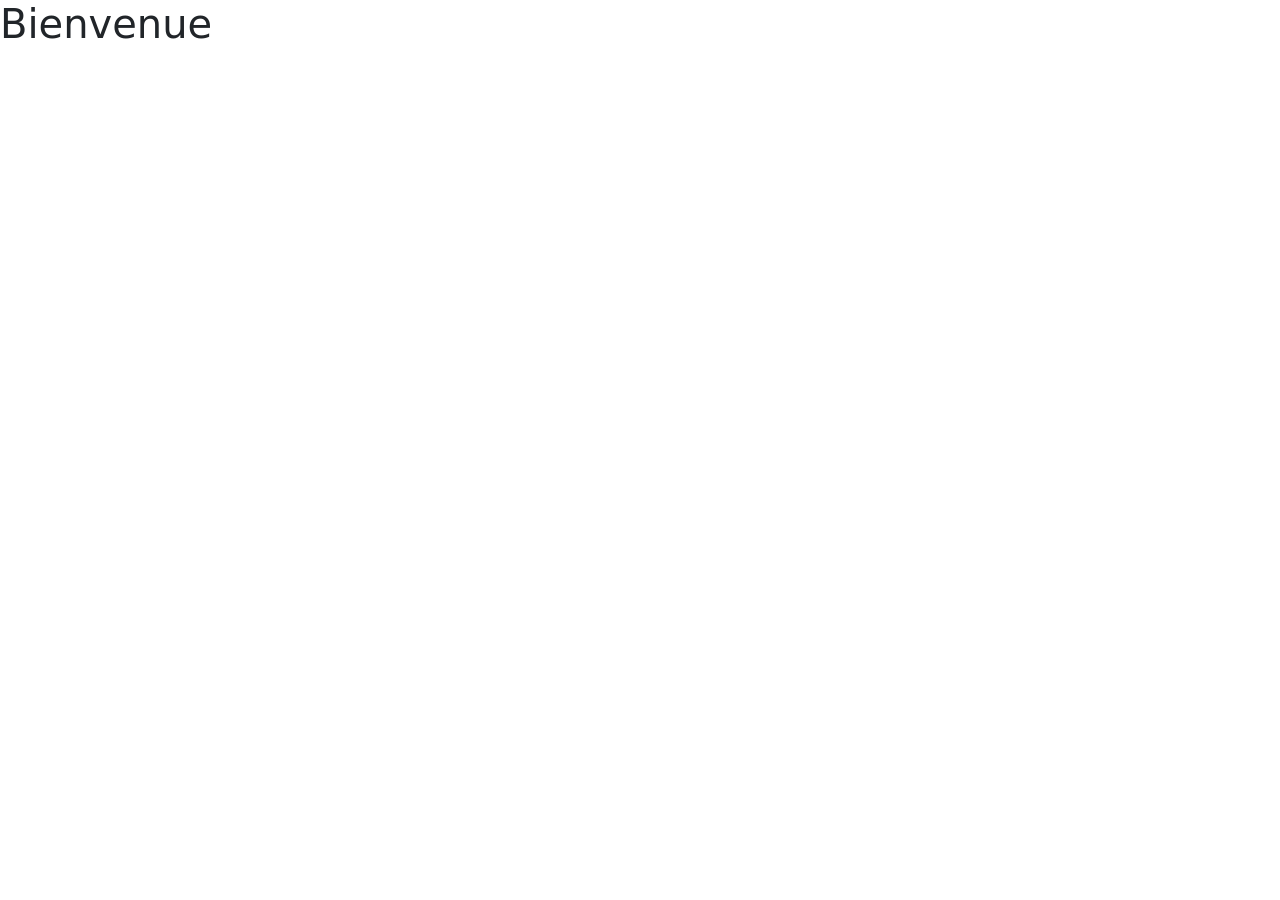
==== index.html @ 7a987ead "Init: creation du dépot, arborescence des fichiers et structure HTML de base" ====
<!DOCTYPE html>
<html lang="fr">
<head>
    <meta charset="UTF-8">
    <meta name="viewport" content="width=device-width, initial-scale=1.0">
    <title>Afritalent</title>
    <link href="https://cdn.jsdelivr.net/npm/bootstrap@5.3.0/dist/css/bootstrap.min.css" rel="stylesheet">
    <link rel="stylesheet" href="css/style.css">
</head>
<body>
    <h1>Bienvenue</h1>
    
    <script src="https://cdn.jsdelivr.net/npm/bootstrap@5.3.0/dist/js/bootstrap.bundle.min.js"></script>
    <script src="js/main.js"></script>
</body>
</html>
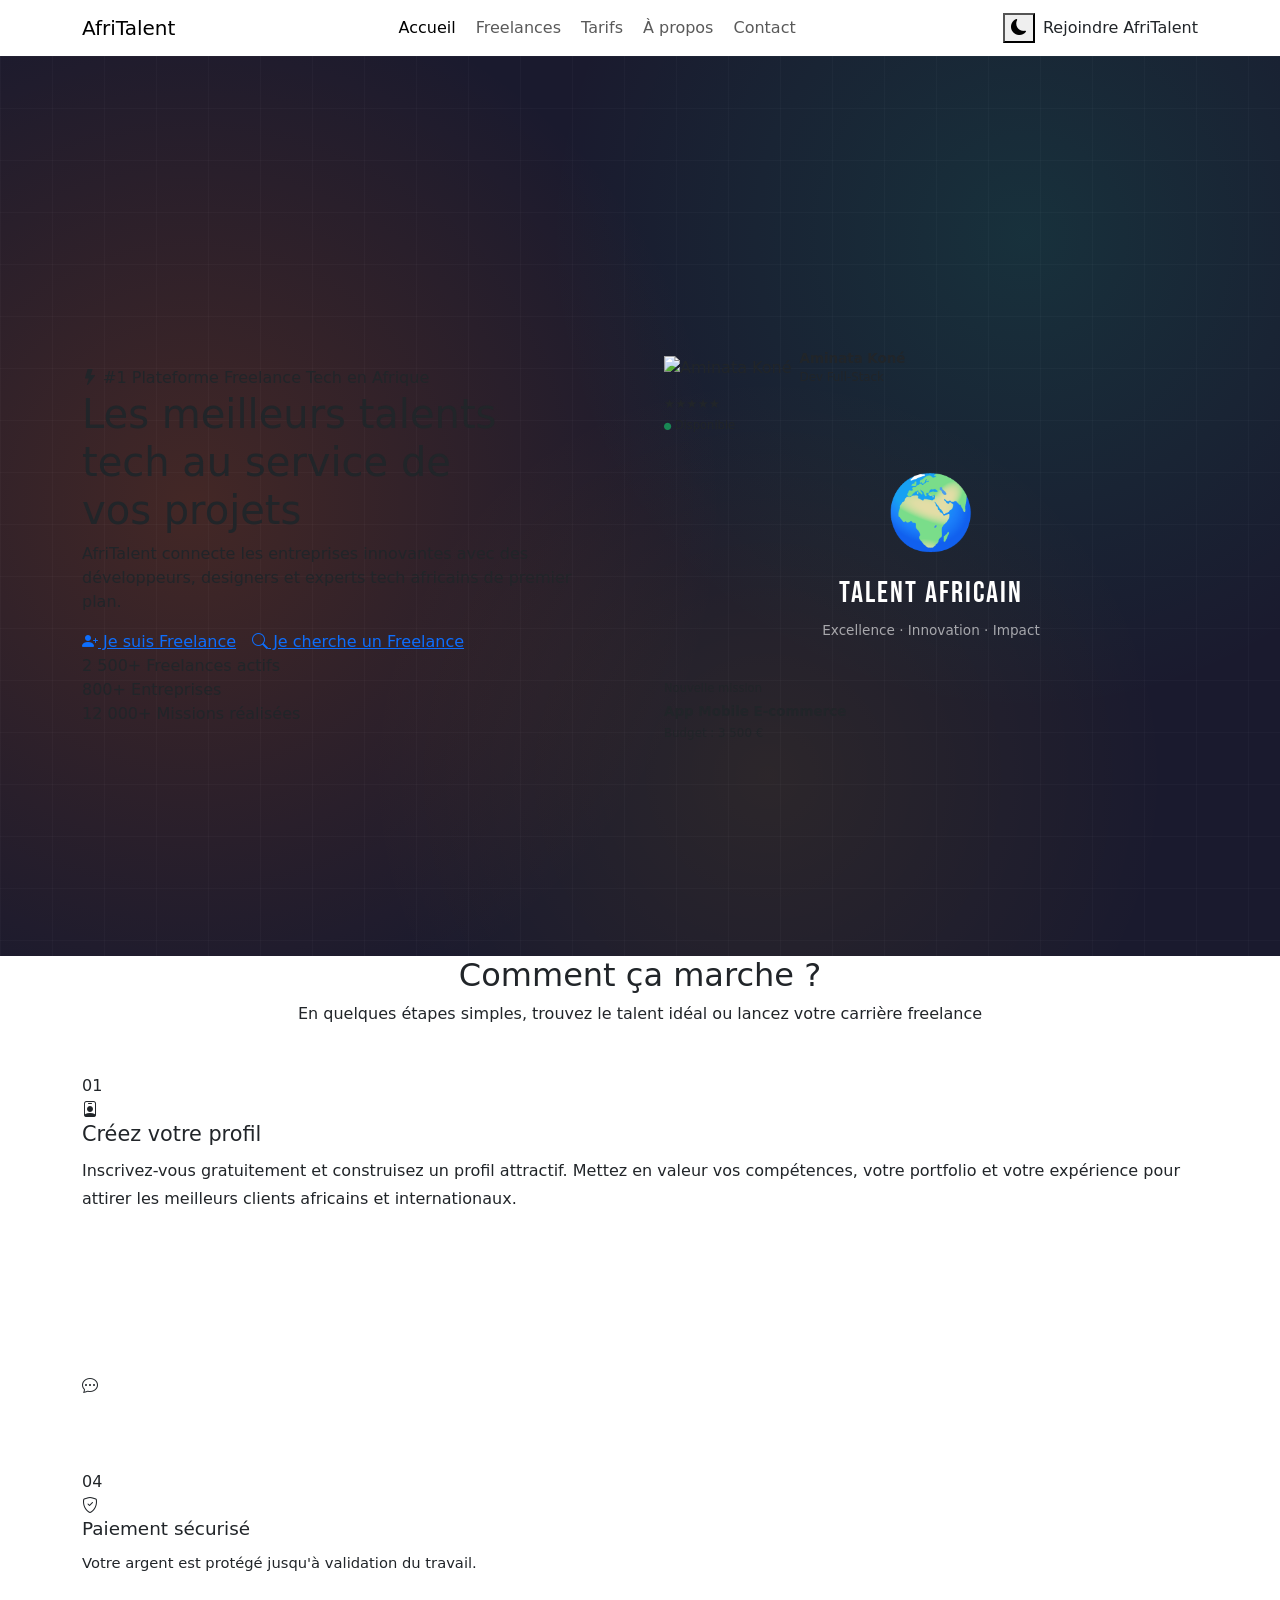
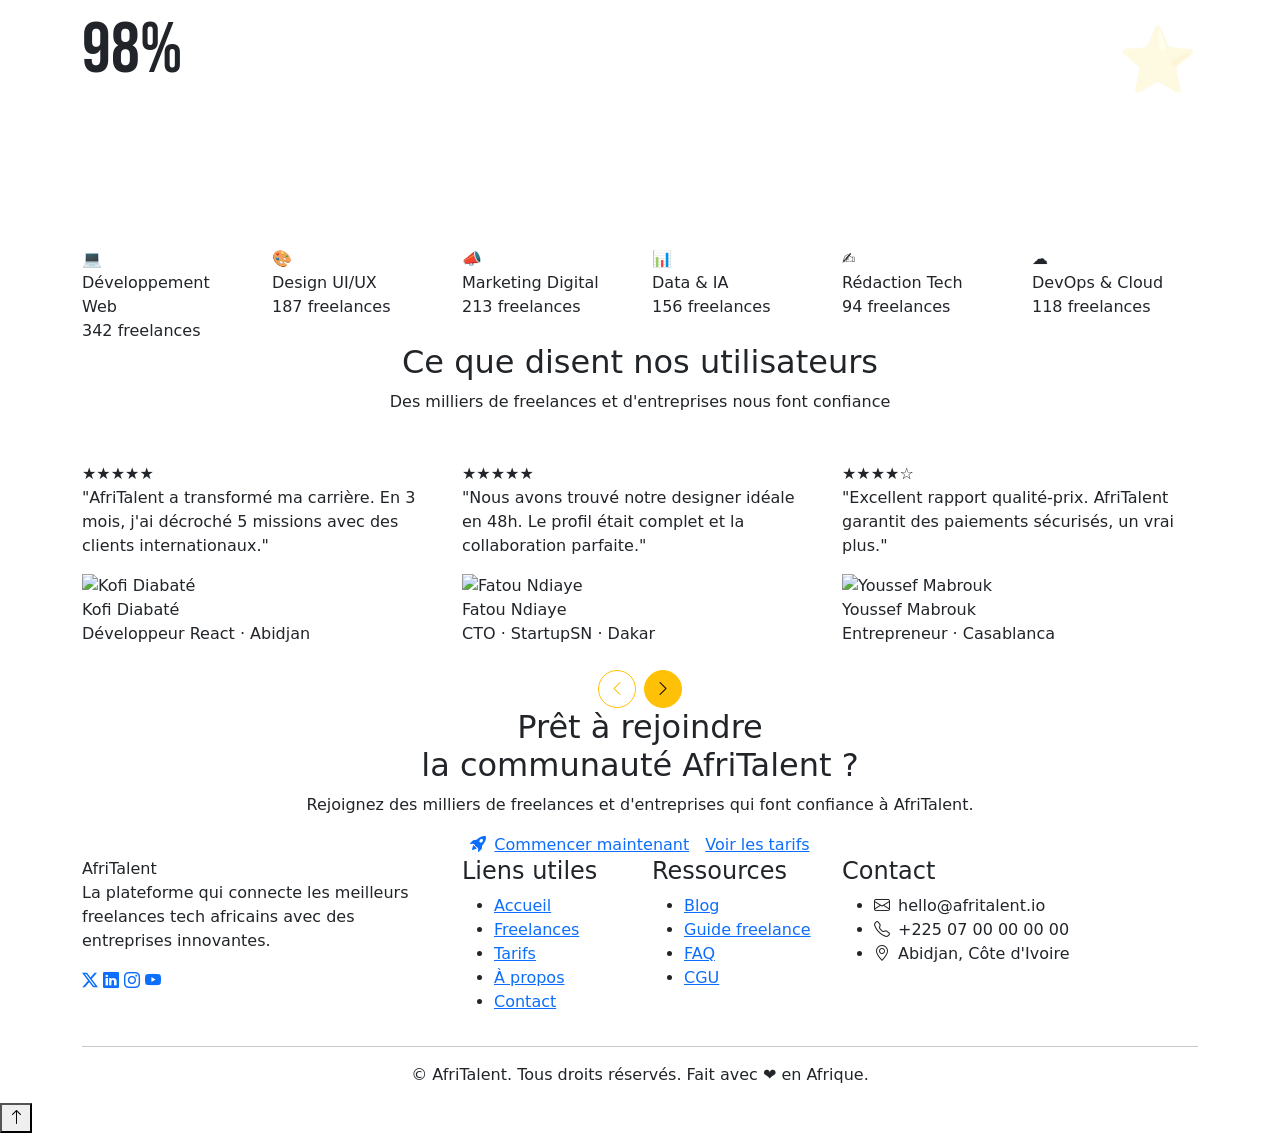
==== commit 169463e9: "HTML: structure complète des 5 pages avec sections et contenu texte" ====
--- a/index.html
+++ b/index.html
@@ -1,16 +1,343 @@
 <!DOCTYPE html>
 <html lang="fr">
 <head>
-    <meta charset="UTF-8">
-    <meta name="viewport" content="width=device-width, initial-scale=1.0">
-    <title>Afritalent</title>
-    <link href="https://cdn.jsdelivr.net/npm/bootstrap@5.3.0/dist/css/bootstrap.min.css" rel="stylesheet">
-    <link rel="stylesheet" href="css/style.css">
+  <meta charset="UTF-8"/>
+  <meta name="viewport" content="width=device-width, initial-scale=1.0"/>
+  <title>AfriTalent — La plateforme des freelances tech africains</title>
+  <script>
+    (function(){
+      var t = localStorage.getItem('afritalent-theme') || 'light';
+      document.documentElement.setAttribute('data-theme', t);
+    })();
+  </script>
+  <link href="https://cdn.jsdelivr.net/npm/bootstrap@5.3.0/dist/css/bootstrap.min.css" rel="stylesheet"/>
+  <link href="https://cdn.jsdelivr.net/npm/bootstrap-icons@1.11.0/font/bootstrap-icons.css" rel="stylesheet"/>
+  <link href="https://fonts.googleapis.com/css2?family=Bebas+Neue&family=DM+Sans:wght@400;600;700&display=swap" rel="stylesheet"/>
+  <link rel="stylesheet" href="css/style.css"/>
+
+  <!-- STYLE CRITIQUE INLINE — garantit le fond sombre même sans internet -->
+  <style>
+    /* Force le fond sombre du hero AVANT que style.css soit chargé */
+    section.hero {
+      background-color: #1A1A2E !important;
+      min-height: 100vh !important;
+    }
+  </style>
 </head>
 <body>
-    <h1>Bienvenue</h1>
-    
-    <script src="https://cdn.jsdelivr.net/npm/bootstrap@5.3.0/dist/js/bootstrap.bundle.min.js"></script>
-    <script src="js/main.js"></script>
+
+<!-- NAVBAR -->
+<nav id="navbar" class="navbar navbar-expand-lg" aria-label="Navigation principale">
+  <div class="container">
+    <a class="navbar-brand" href="index.html">Afri<span>Talent</span></a>
+    <button class="navbar-toggler border-0" type="button" data-bs-toggle="collapse"
+      data-bs-target="#navMenu" aria-controls="navMenu" aria-expanded="false" aria-label="Menu">
+      <i class="bi bi-list fs-3" style="color:#fff"></i>
+    </button>
+    <div class="collapse navbar-collapse" id="navMenu">
+      <ul class="navbar-nav mx-auto gap-1">
+        <li class="nav-item"><a class="nav-link active" href="index.html">Accueil</a></li>
+        <li class="nav-item"><a class="nav-link" href="freelances.html">Freelances</a></li>
+        <li class="nav-item"><a class="nav-link" href="tarifs.html">Tarifs</a></li>
+        <li class="nav-item"><a class="nav-link" href="about.html">À propos</a></li>
+        <li class="nav-item"><a class="nav-link" href="contact.html">Contact</a></li>
+      </ul>
+      <div class="d-flex align-items-center gap-2 mt-2 mt-lg-0">
+        <button id="darkModeToggle" aria-label="Mode sombre"><i class="bi bi-moon-fill"></i></button>
+        <a href="freelances.html" class="nav-link btn-nav">Rejoindre AfriTalent</a>
+      </div>
+    </div>
+  </div>
+</nav>
+
+<!-- HERO — fond sombre inline pour garantie absolue -->
+<section class="hero" style="background-color:#1A1A2E; min-height:100vh; padding-top:80px; display:flex; align-items:center; position:relative; overflow:hidden;">
+
+  <!-- Décorations de fond -->
+  <div style="position:absolute;inset:0;z-index:0;
+    background:
+      radial-gradient(circle at 15% 50%, rgba(232,93,4,.2) 0%, transparent 45%),
+      radial-gradient(circle at 80% 20%, rgba(6,214,160,.12) 0%, transparent 38%),
+      radial-gradient(circle at 60% 80%, rgba(255,183,3,.08) 0%, transparent 38%);
+    pointer-events:none;">
+  </div>
+  <div style="position:absolute;inset:0;z-index:0;pointer-events:none;
+    background-image: linear-gradient(rgba(255,255,255,.025) 1px, transparent 1px), linear-gradient(90deg, rgba(255,255,255,.025) 1px, transparent 1px);
+    background-size:52px 52px;">
+  </div>
+
+  <div class="container" style="position:relative;z-index:1;">
+    <div class="row align-items-center g-5">
+
+      <!-- TEXTE -->
+      <div class="col-lg-6">
+        <span class="hero-badge">
+          <i class="bi bi-lightning-fill"></i> #1 Plateforme Freelance Tech en Afrique
+        </span>
+
+        <h1 class="hero-h1">
+          Les <span class="hl">meilleurs talents</span><br>
+          tech au service de<br>
+          vos <span class="hl2">projets</span>
+        </h1>
+
+        <p class="hero-p">
+          AfriTalent connecte les entreprises innovantes avec des développeurs,
+          designers et experts tech africains de premier plan.
+        </p>
+
+        <div class="d-flex gap-3 flex-wrap">
+          <a href="freelances.html" class="btn-orange">
+            <i class="bi bi-person-plus-fill"></i> Je suis Freelance
+          </a>
+          <a href="freelances.html" class="btn-ghost">
+            <i class="bi bi-search"></i> Je cherche un Freelance
+          </a>
+        </div>
+
+        <div class="hero-stats">
+          <div>
+            <span class="s-num" data-counter="2500" data-suffix="+">2 500+</span>
+            <span class="s-lbl">Freelances actifs</span>
+          </div>
+          <div>
+            <span class="s-num" data-counter="800" data-suffix="+">800+</span>
+            <span class="s-lbl">Entreprises</span>
+          </div>
+          <div>
+            <span class="s-num" data-counter="12000" data-suffix="+">12 000+</span>
+            <span class="s-lbl">Missions réalisées</span>
+          </div>
+        </div>
+      </div>
+
+      <!-- VISUEL -->
+      <div class="col-lg-6 d-none d-lg-block">
+        <div class="hero-visual">
+          <div class="hero-float f1">
+            <div class="d-flex align-items-center gap-2 mb-2">
+              <img src="https://randomuser.me/api/portraits/women/65.jpg"
+                   alt="Aminata Koné" class="ava ava-sm"/>
+              <div>
+                <div style="font-size:.84rem;font-weight:700;color:var(--text)">Aminata Koné</div>
+                <div style="font-size:.74rem;color:var(--primary)">Dev Full-Stack</div>
+              </div>
+            </div>
+            <div style="color:var(--gold);font-size:.78rem">★★★★★</div>
+            <div style="font-size:.72rem;color:var(--muted);margin-top:.2rem">
+              <i class="bi bi-circle-fill text-success" style="font-size:.45rem"></i> Disponible
+            </div>
+          </div>
+
+          <div class="hero-img">
+            <div class="text-center text-white p-4">
+              <div style="font-size:4.5rem;margin-bottom:.6rem">🌍</div>
+              <h3 style="font-family:'Bebas Neue',sans-serif;font-size:1.9rem;letter-spacing:2px;color:#fff">
+                TALENT AFRICAIN
+              </h3>
+              <p style="color:rgba(255,255,255,.6);font-size:.85rem">
+                Excellence · Innovation · Impact
+              </p>
+            </div>
+          </div>
+
+          <div class="hero-float f2">
+            <div style="font-size:.72rem;color:var(--muted);margin-bottom:.3rem">Nouvelle mission</div>
+            <div style="font-size:.84rem;font-weight:700;color:var(--text)">App Mobile E-commerce</div>
+            <div style="font-size:.74rem;color:var(--primary);margin-top:.18rem">Budget : 3 500 €</div>
+          </div>
+        </div>
+      </div>
+
+    </div>
+  </div>
+</section>
+
+<!-- COMMENT ÇA MARCHE -->
+<section class="sec">
+  <div class="container">
+    <div class="text-center mb-5 ".replace("  "," ").strip()>
+      <h2 class="t-title">Comment ça <span>marche</span> ?</h2>
+      <p class="t-sub">En quelques étapes simples, trouvez le talent idéal ou lancez votre carrière freelance</p>
+    </div>
+    <div class="bento">
+      <article class="b-card span2 ".replace("  "," ").strip()>
+        <div class="b-num">01</div>
+        <div class="b-icon"><i class="bi bi-person-badge" style="color:var(--primary)"></i></div>
+        <h3 style="font-size:1.3rem;margin-bottom:.6rem">Créez votre profil</h3>
+        <p style="color:var(--muted);line-height:1.75">Inscrivez-vous gratuitement et construisez un profil attractif. Mettez en valeur vos compétences, votre portfolio et votre expérience pour attirer les meilleurs clients africains et internationaux.</p>
+      </article>
+      <article class="b-card c-orange ".replace("  "," ").strip()>
+        <div class="b-num" style="color:#fff">02</div>
+        <div class="b-icon"><i class="bi bi-search" style="color:#fff"></i></div>
+        <h3 style="font-size:1.15rem;margin-bottom:.6rem;color:#fff">Explorez les missions</h3>
+        <p style="color:rgba(255,255,255,.8);line-height:1.7;font-size:.92rem">Des centaines de projets vous attendent. Filtrez par compétence, budget et durée.</p>
+      </article>
+      <article class="b-card c-dark ".replace("  "," ").strip()>
+        <div class="b-num" style="color:#fff">03</div>
+        <div class="b-icon"><i class="bi bi-chat-dots" style="color:var(--primary)"></i></div>
+        <h3 style="font-size:1.15rem;margin-bottom:.6rem;color:#fff">Collaborez</h3>
+        <p style="color:rgba(255,255,255,.52);line-height:1.7;font-size:.92rem">Communiquez directement, partagez vos livrables et gérez vos projets.</p>
+      </article>
+      <article class="b-card ".replace("  "," ").strip()>
+        <div class="b-num">04</div>
+        <div class="b-icon"><i class="bi bi-shield-check" style="color:var(--primary)"></i></div>
+        <h3 style="font-size:1.15rem;margin-bottom:.6rem">Paiement sécurisé</h3>
+        <p style="color:var(--muted);line-height:1.7;font-size:.92rem">Votre argent est protégé jusqu'à validation du travail.</p>
+      </article>
+      <article class="b-card span2 c-dark-grad ".replace("  "," ").strip()>
+        <div class="d-flex align-items-center justify-content-between h-100">
+          <div>
+            <div style="font-size:.78rem;color:rgba(255,255,255,.4);text-transform:uppercase;letter-spacing:1px;margin-bottom:.35rem">Satisfaction client</div>
+            <div style="font-family:'Bebas Neue',sans-serif;font-size:4.5rem;color:var(--accent);line-height:1"
+                 data-counter="98" data-suffix="%">98%</div>
+            <p style="color:rgba(255,255,255,.52);font-size:.86rem;margin-top:.3rem">des clients recommandent AfriTalent</p>
+          </div>
+          <div style="font-size:4rem;opacity:.14">⭐</div>
+        </div>
+      </article>
+    </div>
+  </div>
+</section>
+
+<!-- CATÉGORIES -->
+<section class="sec-dark">
+  <div class="container">
+    <div class="text-center mb-5 ".replace("  "," ").strip()>
+      <h2 class="t-title" style="color:#fff">Catégories de <span>services</span></h2>
+      <p class="t-sub" style="color:rgba(255,255,255,.52)">Trouvez l'expert parmi nos 6 domaines</p>
+    </div>
+    <div class="row g-4">
+      <div class="col-lg-2 col-md-4 col-6 ".replace("  "," ").strip()><article class="cat-card"><span class="cat-icon">💻</span><div class="cat-name">Développement Web</div><div class="cat-count">342 freelances</div></article></div>
+      <div class="col-lg-2 col-md-4 col-6 ".replace("  "," ").strip()><article class="cat-card"><span class="cat-icon">🎨</span><div class="cat-name">Design UI/UX</div><div class="cat-count">187 freelances</div></article></div>
+      <div class="col-lg-2 col-md-4 col-6 ".replace("  "," ").strip()><article class="cat-card"><span class="cat-icon">📣</span><div class="cat-name">Marketing Digital</div><div class="cat-count">213 freelances</div></article></div>
+      <div class="col-lg-2 col-md-4 col-6 ".replace("  "," ").strip()><article class="cat-card"><span class="cat-icon">📊</span><div class="cat-name">Data &amp; IA</div><div class="cat-count">156 freelances</div></article></div>
+      <div class="col-lg-2 col-md-4 col-6 ".replace("  "," ").strip()><article class="cat-card"><span class="cat-icon">✍️</span><div class="cat-name">Rédaction Tech</div><div class="cat-count">94 freelances</div></article></div>
+      <div class="col-lg-2 col-md-4 col-6 ".replace("  "," ").strip()><article class="cat-card"><span class="cat-icon">☁️</span><div class="cat-name">DevOps &amp; Cloud</div><div class="cat-count">118 freelances</div></article></div>
+    </div>
+  </div>
+</section>
+
+<!-- TÉMOIGNAGES -->
+<section class="sec">
+  <div class="container">
+    <div class="text-center mb-5 ".replace("  "," ").strip()>
+      <h2 class="t-title">Ce que disent nos <span>utilisateurs</span></h2>
+      <p class="t-sub">Des milliers de freelances et d'entreprises nous font confiance</p>
+    </div>
+    <div id="carousel" class="carousel slide ".replace("  "," ").strip() data-bs-ride="carousel" data-bs-interval="5000">
+      <div class="carousel-inner">
+        <div class="carousel-item active">
+          <div class="row g-4 justify-content-center">
+            <div class="col-lg-4 col-md-6">
+              <article class="testi">
+                <div class="testi-stars">★★★★★</div>
+                <p class="testi-txt">"AfriTalent a transformé ma carrière. En 3 mois, j'ai décroché 5 missions avec des clients internationaux."</p>
+                <div class="testi-auth">
+                  <img src="https://randomuser.me/api/portraits/men/41.jpg" alt="Kofi Diabaté" class="ava ava-sm"/>
+                  <div><div class="testi-name">Kofi Diabaté</div><div class="testi-role">Développeur React · Abidjan</div></div>
+                </div>
+              </article>
+            </div>
+            <div class="col-lg-4 col-md-6">
+              <article class="testi">
+                <div class="testi-stars">★★★★★</div>
+                <p class="testi-txt">"Nous avons trouvé notre designer idéale en 48h. Le profil était complet et la collaboration parfaite."</p>
+                <div class="testi-auth">
+                  <img src="https://randomuser.me/api/portraits/women/26.jpg" alt="Fatou Ndiaye" class="ava ava-sm"/>
+                  <div><div class="testi-name">Fatou Ndiaye</div><div class="testi-role">CTO · StartupSN · Dakar</div></div>
+                </div>
+              </article>
+            </div>
+            <div class="col-lg-4 d-none d-lg-block">
+              <article class="testi">
+                <div class="testi-stars">★★★★☆</div>
+                <p class="testi-txt">"Excellent rapport qualité-prix. AfriTalent garantit des paiements sécurisés, un vrai plus."</p>
+                <div class="testi-auth">
+                  <img src="https://randomuser.me/api/portraits/men/55.jpg" alt="Youssef Mabrouk" class="ava ava-sm"/>
+                  <div><div class="testi-name">Youssef Mabrouk</div><div class="testi-role">Entrepreneur · Casablanca</div></div>
+                </div>
+              </article>
+            </div>
+          </div>
+        </div>
+      </div>
+      <div class="d-flex justify-content-center gap-2 mt-4">
+        <button class="btn btn-outline-warning rounded-circle" style="width:38px;height:38px;padding:0"
+          data-bs-target="#carousel" data-bs-slide="prev" aria-label="Précédent">
+          <i class="bi bi-chevron-left"></i>
+        </button>
+        <button class="btn btn-warning rounded-circle" style="width:38px;height:38px;padding:0"
+          data-bs-target="#carousel" data-bs-slide="next" aria-label="Suivant">
+          <i class="bi bi-chevron-right"></i>
+        </button>
+      </div>
+    </div>
+  </div>
+</section>
+
+<!-- CTA -->
+<section class="cta-sec">
+  <div class="container text-center">
+    <h2 class="cta-h ".replace("  "," ").strip()>Prêt à rejoindre<br>la communauté AfriTalent ?</h2>
+    <p class="cta-p mx-auto fi">Rejoignez des milliers de freelances et d'entreprises qui font confiance à AfriTalent.</p>
+    <div class="d-flex gap-3 justify-content-center flex-wrap ".replace("  "," ").strip()>
+      <a href="freelances.html" class="btn-white"><i class="bi bi-rocket-takeoff-fill me-2"></i>Commencer maintenant</a>
+      <a href="tarifs.html" class="btn-ghost">Voir les tarifs</a>
+    </div>
+  </div>
+</section>
+
+<!-- FOOTER -->
+<footer>
+  <div class="container">
+    <div class="row g-4">
+      <div class="col-lg-4 col-md-6">
+        <div class="ft-logo">Afri<span>Talent</span></div>
+        <p class="ft-desc">La plateforme qui connecte les meilleurs freelances tech africains avec des entreprises innovantes.</p>
+        <div class="ft-social">
+          <a href="#" aria-label="Twitter"><i class="bi bi-twitter-x"></i></a>
+          <a href="#" aria-label="LinkedIn"><i class="bi bi-linkedin"></i></a>
+          <a href="#" aria-label="Instagram"><i class="bi bi-instagram"></i></a>
+          <a href="#" aria-label="YouTube"><i class="bi bi-youtube"></i></a>
+        </div>
+      </div>
+      <div class="col-lg-2 col-md-3 col-6">
+        <h4 class="ft-h">Liens utiles</h4>
+        <ul class="ft-links">
+          <li><a href="index.html">Accueil</a></li>
+          <li><a href="freelances.html">Freelances</a></li>
+          <li><a href="tarifs.html">Tarifs</a></li>
+          <li><a href="about.html">À propos</a></li>
+          <li><a href="contact.html">Contact</a></li>
+        </ul>
+      </div>
+      <div class="col-lg-2 col-md-3 col-6">
+        <h4 class="ft-h">Ressources</h4>
+        <ul class="ft-links">
+          <li><a href="#">Blog</a></li>
+          <li><a href="#">Guide freelance</a></li>
+          <li><a href="#">FAQ</a></li>
+          <li><a href="#">CGU</a></li>
+        </ul>
+      </div>
+      <div class="col-lg-4 col-md-6">
+        <h4 class="ft-h">Contact</h4>
+        <ul class="ft-links">
+          <li><i class="bi bi-envelope me-2" style="color:var(--primary)"></i>hello@afritalent.io</li>
+          <li><i class="bi bi-telephone me-2" style="color:var(--primary)"></i>+225 07 00 00 00 00</li>
+          <li><i class="bi bi-geo-alt me-2" style="color:var(--primary)"></i>Abidjan, Côte d'Ivoire</li>
+        </ul>
+      </div>
+    </div>
+    <hr class="ft-hr"/>
+    <p class="ft-copy text-center">&copy; <span id="year"></span> AfriTalent. Tous droits réservés. Fait avec ❤️ en Afrique.</p>
+  </div>
+</footer>
+
+<button id="backToTop" aria-label="Retour en haut"><i class="bi bi-arrow-up"></i></button>
+
+<script src="https://cdn.jsdelivr.net/npm/bootstrap@5.3.0/dist/js/bootstrap.bundle.min.js"></script>
+<script src="js/main.js"></script>
 </body>
 </html>
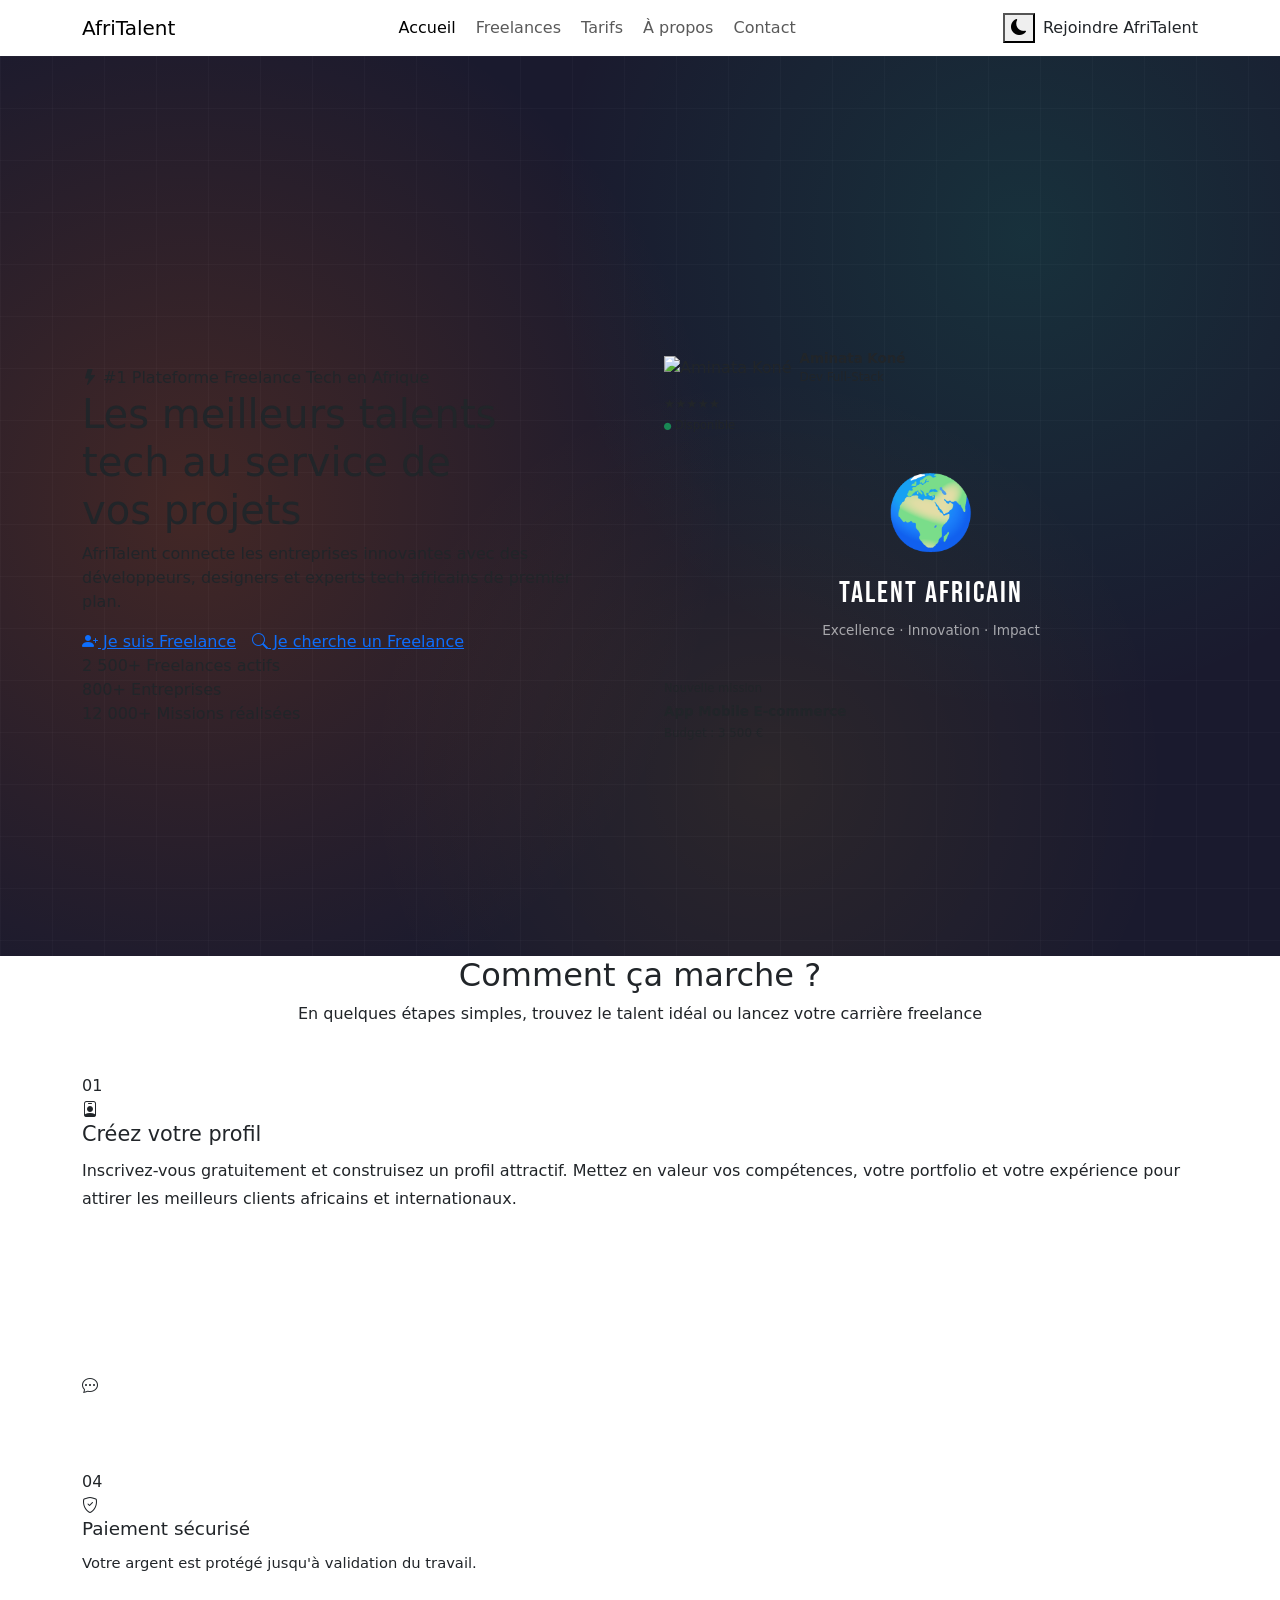
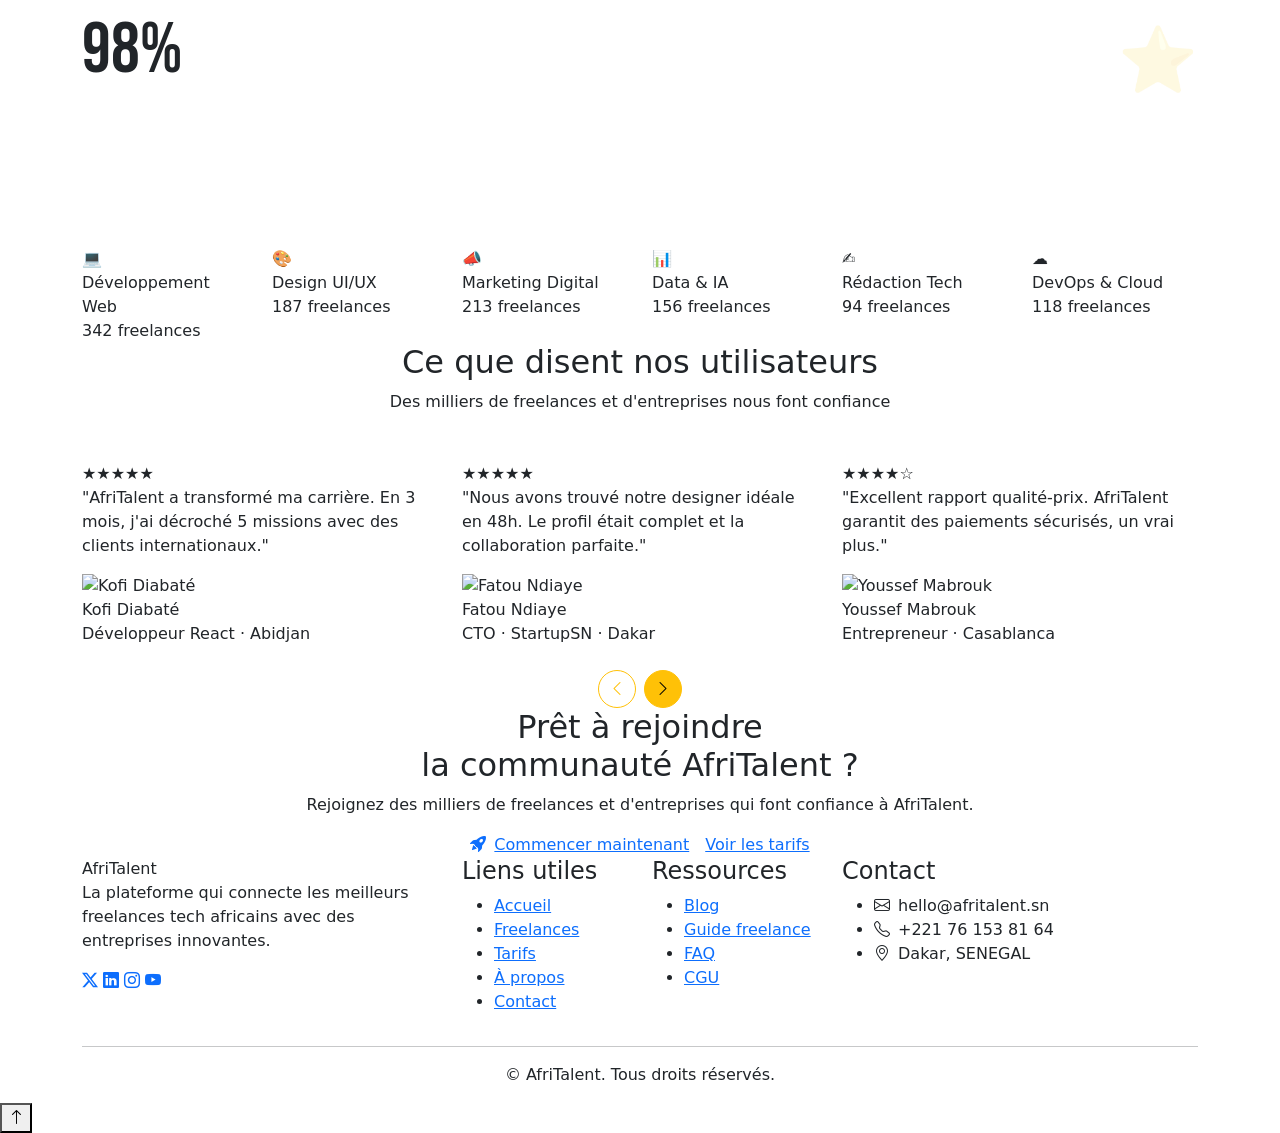
==== commit 956ed1aa: "CSS : Bento Grid, sections hero et catégories, effets hover" ====
--- a/index.html
+++ b/index.html
@@ -156,36 +156,36 @@
 <!-- COMMENT ÇA MARCHE -->
 <section class="sec">
   <div class="container">
-    <div class="text-center mb-5 ".replace("  "," ").strip()>
+    <div class="text-center mb-5">
       <h2 class="t-title">Comment ça <span>marche</span> ?</h2>
       <p class="t-sub">En quelques étapes simples, trouvez le talent idéal ou lancez votre carrière freelance</p>
     </div>
     <div class="bento">
-      <article class="b-card span2 ".replace("  "," ").strip()>
+      <article class="b-card span2">
         <div class="b-num">01</div>
         <div class="b-icon"><i class="bi bi-person-badge" style="color:var(--primary)"></i></div>
         <h3 style="font-size:1.3rem;margin-bottom:.6rem">Créez votre profil</h3>
         <p style="color:var(--muted);line-height:1.75">Inscrivez-vous gratuitement et construisez un profil attractif. Mettez en valeur vos compétences, votre portfolio et votre expérience pour attirer les meilleurs clients africains et internationaux.</p>
       </article>
-      <article class="b-card c-orange ".replace("  "," ").strip()>
+      <article class="b-card c-orange">
         <div class="b-num" style="color:#fff">02</div>
         <div class="b-icon"><i class="bi bi-search" style="color:#fff"></i></div>
         <h3 style="font-size:1.15rem;margin-bottom:.6rem;color:#fff">Explorez les missions</h3>
         <p style="color:rgba(255,255,255,.8);line-height:1.7;font-size:.92rem">Des centaines de projets vous attendent. Filtrez par compétence, budget et durée.</p>
       </article>
-      <article class="b-card c-dark ".replace("  "," ").strip()>
+      <article class="b-card c-dark">
         <div class="b-num" style="color:#fff">03</div>
         <div class="b-icon"><i class="bi bi-chat-dots" style="color:var(--primary)"></i></div>
         <h3 style="font-size:1.15rem;margin-bottom:.6rem;color:#fff">Collaborez</h3>
         <p style="color:rgba(255,255,255,.52);line-height:1.7;font-size:.92rem">Communiquez directement, partagez vos livrables et gérez vos projets.</p>
       </article>
-      <article class="b-card ".replace("  "," ").strip()>
+      <article class="b-card">
         <div class="b-num">04</div>
         <div class="b-icon"><i class="bi bi-shield-check" style="color:var(--primary)"></i></div>
         <h3 style="font-size:1.15rem;margin-bottom:.6rem">Paiement sécurisé</h3>
         <p style="color:var(--muted);line-height:1.7;font-size:.92rem">Votre argent est protégé jusqu'à validation du travail.</p>
       </article>
-      <article class="b-card span2 c-dark-grad ".replace("  "," ").strip()>
+      <article class="b-card span2 c-dark-grad">
         <div class="d-flex align-items-center justify-content-between h-100">
           <div>
             <div style="font-size:.78rem;color:rgba(255,255,255,.4);text-transform:uppercase;letter-spacing:1px;margin-bottom:.35rem">Satisfaction client</div>
@@ -203,17 +203,17 @@
 <!-- CATÉGORIES -->
 <section class="sec-dark">
   <div class="container">
-    <div class="text-center mb-5 ".replace("  "," ").strip()>
+    <div class="text-center mb-5">
       <h2 class="t-title" style="color:#fff">Catégories de <span>services</span></h2>
       <p class="t-sub" style="color:rgba(255,255,255,.52)">Trouvez l'expert parmi nos 6 domaines</p>
     </div>
     <div class="row g-4">
-      <div class="col-lg-2 col-md-4 col-6 ".replace("  "," ").strip()><article class="cat-card"><span class="cat-icon">💻</span><div class="cat-name">Développement Web</div><div class="cat-count">342 freelances</div></article></div>
-      <div class="col-lg-2 col-md-4 col-6 ".replace("  "," ").strip()><article class="cat-card"><span class="cat-icon">🎨</span><div class="cat-name">Design UI/UX</div><div class="cat-count">187 freelances</div></article></div>
-      <div class="col-lg-2 col-md-4 col-6 ".replace("  "," ").strip()><article class="cat-card"><span class="cat-icon">📣</span><div class="cat-name">Marketing Digital</div><div class="cat-count">213 freelances</div></article></div>
-      <div class="col-lg-2 col-md-4 col-6 ".replace("  "," ").strip()><article class="cat-card"><span class="cat-icon">📊</span><div class="cat-name">Data &amp; IA</div><div class="cat-count">156 freelances</div></article></div>
-      <div class="col-lg-2 col-md-4 col-6 ".replace("  "," ").strip()><article class="cat-card"><span class="cat-icon">✍️</span><div class="cat-name">Rédaction Tech</div><div class="cat-count">94 freelances</div></article></div>
-      <div class="col-lg-2 col-md-4 col-6 ".replace("  "," ").strip()><article class="cat-card"><span class="cat-icon">☁️</span><div class="cat-name">DevOps &amp; Cloud</div><div class="cat-count">118 freelances</div></article></div>
+      <div class="col-lg-2 col-md-4 col-6"><article class="cat-card"><span class="cat-icon">💻</span><div class="cat-name">Développement Web</div><div class="cat-count">342 freelances</div></article></div>
+      <div class="col-lg-2 col-md-4 col-6"><article class="cat-card"><span class="cat-icon">🎨</span><div class="cat-name">Design UI/UX</div><div class="cat-count">187 freelances</div></article></div>
+      <div class="col-lg-2 col-md-4 col-6"><article class="cat-card"><span class="cat-icon">📣</span><div class="cat-name">Marketing Digital</div><div class="cat-count">213 freelances</div></article></div>
+      <div class="col-lg-2 col-md-4 col-6"><article class="cat-card"><span class="cat-icon">📊</span><div class="cat-name">Data &amp; IA</div><div class="cat-count">156 freelances</div></article></div>
+      <div class="col-lg-2 col-md-4 col-6"><article class="cat-card"><span class="cat-icon">✍️</span><div class="cat-name">Rédaction Tech</div><div class="cat-count">94 freelances</div></article></div>
+      <div class="col-lg-2 col-md-4 col-6"><article class="cat-card"><span class="cat-icon">☁️</span><div class="cat-name">DevOps &amp; Cloud</div><div class="cat-count">118 freelances</div></article></div>
     </div>
   </div>
 </section>
@@ -221,11 +221,11 @@
 <!-- TÉMOIGNAGES -->
 <section class="sec">
   <div class="container">
-    <div class="text-center mb-5 ".replace("  "," ").strip()>
+    <div class="text-center mb-5">
       <h2 class="t-title">Ce que disent nos <span>utilisateurs</span></h2>
       <p class="t-sub">Des milliers de freelances et d'entreprises nous font confiance</p>
     </div>
-    <div id="carousel" class="carousel slide ".replace("  "," ").strip() data-bs-ride="carousel" data-bs-interval="5000">
+    <div id="carousel" class="carousel slide" data-bs-ride="carousel" data-bs-interval="5000">
       <div class="carousel-inner">
         <div class="carousel-item active">
           <div class="row g-4 justify-content-center">
@@ -279,9 +279,9 @@
 <!-- CTA -->
 <section class="cta-sec">
   <div class="container text-center">
-    <h2 class="cta-h ".replace("  "," ").strip()>Prêt à rejoindre<br>la communauté AfriTalent ?</h2>
+    <h2 class="cta-h">Prêt à rejoindre<br>la communauté AfriTalent ?</h2>
     <p class="cta-p mx-auto fi">Rejoignez des milliers de freelances et d'entreprises qui font confiance à AfriTalent.</p>
-    <div class="d-flex gap-3 justify-content-center flex-wrap ".replace("  "," ").strip()>
+    <div class="d-flex gap-3 justify-content-center flex-wrap">
       <a href="freelances.html" class="btn-white"><i class="bi bi-rocket-takeoff-fill me-2"></i>Commencer maintenant</a>
       <a href="tarifs.html" class="btn-ghost">Voir les tarifs</a>
     </div>
@@ -324,14 +324,14 @@
       <div class="col-lg-4 col-md-6">
         <h4 class="ft-h">Contact</h4>
         <ul class="ft-links">
-          <li><i class="bi bi-envelope me-2" style="color:var(--primary)"></i>hello@afritalent.io</li>
-          <li><i class="bi bi-telephone me-2" style="color:var(--primary)"></i>+225 07 00 00 00 00</li>
-          <li><i class="bi bi-geo-alt me-2" style="color:var(--primary)"></i>Abidjan, Côte d'Ivoire</li>
+          <li><i class="bi bi-envelope me-2" style="color:var(--primary)"></i>hello@afritalent.sn</li>
+          <li><i class="bi bi-telephone me-2" style="color:var(--primary)"></i>+221 76 153 81 64</li>
+          <li><i class="bi bi-geo-alt me-2" style="color:var(--primary)"></i>Dakar, SENEGAL</li>
         </ul>
       </div>
     </div>
     <hr class="ft-hr"/>
-    <p class="ft-copy text-center">&copy; <span id="year"></span> AfriTalent. Tous droits réservés. Fait avec ❤️ en Afrique.</p>
+    <p class="ft-copy text-center">&copy; <span id="year"></span> AfriTalent. Tous droits réservés.</p>
   </div>
 </footer>
 
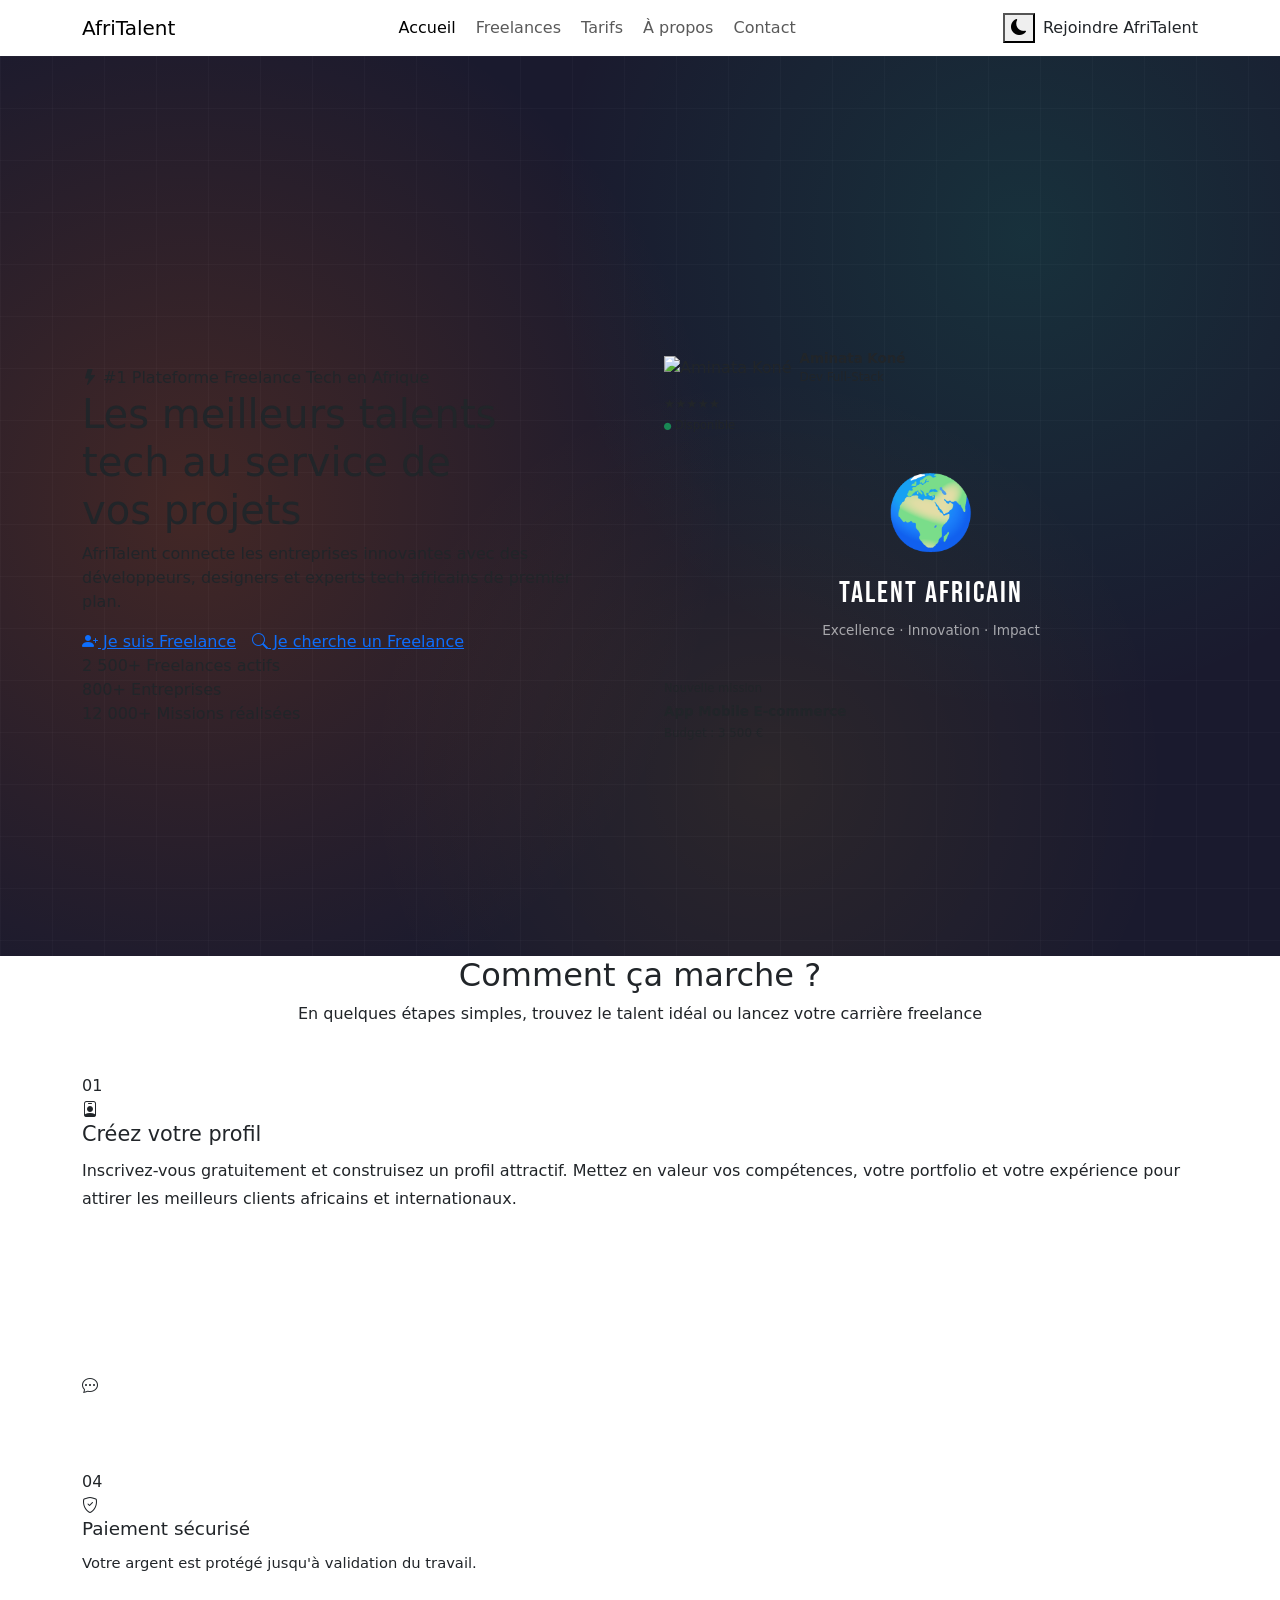
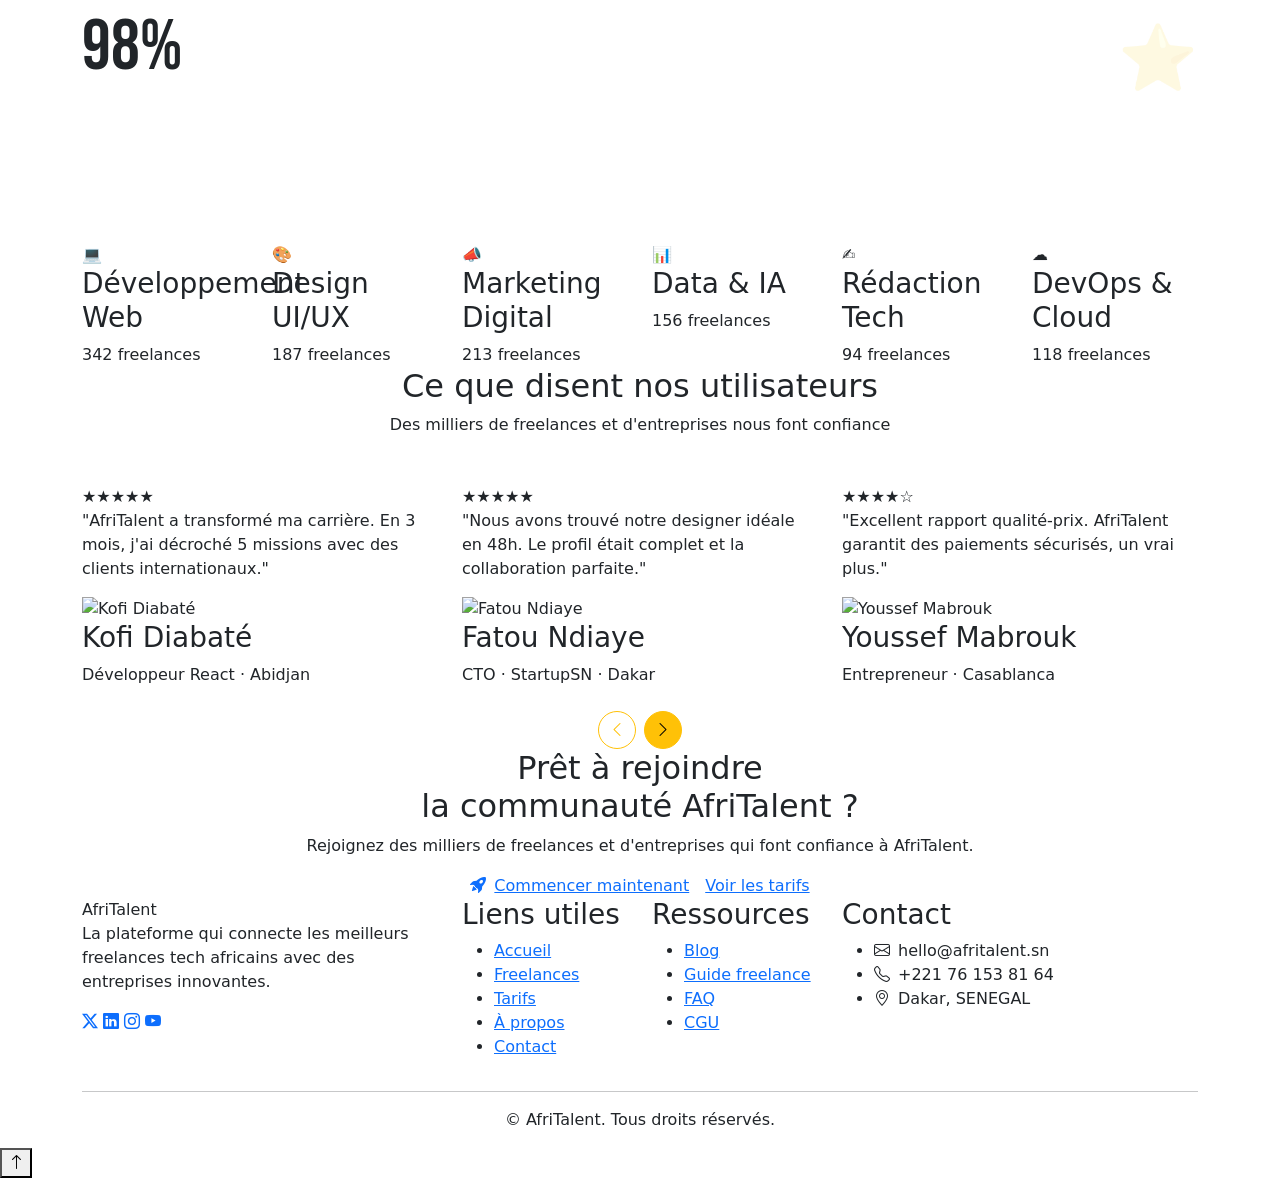
==== commit f003ca06: "Finalisation : correction responsive, optimisation du code et commentaires" ====
--- a/index.html
+++ b/index.html
@@ -1,8 +1,8 @@
 <!DOCTYPE html>
 <html lang="fr">
 <head>
-  <meta charset="UTF-8"/>
-  <meta name="viewport" content="width=device-width, initial-scale=1.0"/>
+  <meta charset="UTF-8">
+  <meta name="viewport" content="width=device-width, initial-scale=1.0">
   <title>AfriTalent — La plateforme des freelances tech africains</title>
   <script>
     (function(){
@@ -10,10 +10,10 @@
       document.documentElement.setAttribute('data-theme', t);
     })();
   </script>
-  <link href="https://cdn.jsdelivr.net/npm/bootstrap@5.3.0/dist/css/bootstrap.min.css" rel="stylesheet"/>
-  <link href="https://cdn.jsdelivr.net/npm/bootstrap-icons@1.11.0/font/bootstrap-icons.css" rel="stylesheet"/>
-  <link href="https://fonts.googleapis.com/css2?family=Bebas+Neue&family=DM+Sans:wght@400;600;700&display=swap" rel="stylesheet"/>
-  <link rel="stylesheet" href="css/style.css"/>
+  <link href="https://cdn.jsdelivr.net/npm/bootstrap@5.3.0/dist/css/bootstrap.min.css" rel="stylesheet">
+  <link href="https://cdn.jsdelivr.net/npm/bootstrap-icons@1.11.0/font/bootstrap-icons.css" rel="stylesheet">
+  <link href="https://fonts.googleapis.com/css2?family=Bebas+Neue&family=DM+Sans:wght@400;600;700&display=swap" rel="stylesheet">
+  <link rel="stylesheet" href="css/style.css">
 
   <!-- STYLE CRITIQUE INLINE — garantit le fond sombre même sans internet -->
   <style>
@@ -43,7 +43,7 @@
         <li class="nav-item"><a class="nav-link" href="contact.html">Contact</a></li>
       </ul>
       <div class="d-flex align-items-center gap-2 mt-2 mt-lg-0">
-        <button id="darkModeToggle" aria-label="Mode sombre"><i class="bi bi-moon-fill"></i></button>
+        <button type="button" id="darkModeToggle" aria-label="Mode sombre"><i class="bi bi-moon-fill"></i></button>
         <a href="freelances.html" class="nav-link btn-nav">Rejoindre AfriTalent</a>
       </div>
     </div>
@@ -117,7 +117,7 @@
           <div class="hero-float f1">
             <div class="d-flex align-items-center gap-2 mb-2">
               <img src="https://randomuser.me/api/portraits/women/65.jpg"
-                   alt="Aminata Koné" class="ava ava-sm"/>
+                   alt="Aminata Koné" class="ava ava-sm">
               <div>
                 <div style="font-size:.84rem;font-weight:700;color:var(--text)">Aminata Koné</div>
                 <div style="font-size:.74rem;color:var(--primary)">Dev Full-Stack</div>
@@ -132,9 +132,9 @@
           <div class="hero-img">
             <div class="text-center text-white p-4">
               <div style="font-size:4.5rem;margin-bottom:.6rem">🌍</div>
-              <h3 style="font-family:'Bebas Neue',sans-serif;font-size:1.9rem;letter-spacing:2px;color:#fff">
+              <h2 style="font-family:'Bebas Neue',sans-serif;font-size:1.9rem;letter-spacing:2px;color:#fff">
                 TALENT AFRICAIN
-              </h3>
+              </h2>
               <p style="color:rgba(255,255,255,.6);font-size:.85rem">
                 Excellence · Innovation · Impact
               </p>
@@ -188,7 +188,7 @@
       <article class="b-card span2 c-dark-grad">
         <div class="d-flex align-items-center justify-content-between h-100">
           <div>
-            <div style="font-size:.78rem;color:rgba(255,255,255,.4);text-transform:uppercase;letter-spacing:1px;margin-bottom:.35rem">Satisfaction client</div>
+            <h3 style="font-size:.78rem;color:rgba(255,255,255,.4);text-transform:uppercase;letter-spacing:1px;margin-bottom:.35rem;font-family:var(--font-b);font-weight:400">Satisfaction client</h3>
             <div style="font-family:'Bebas Neue',sans-serif;font-size:4.5rem;color:var(--accent);line-height:1"
                  data-counter="98" data-suffix="%">98%</div>
             <p style="color:rgba(255,255,255,.52);font-size:.86rem;margin-top:.3rem">des clients recommandent AfriTalent</p>
@@ -208,12 +208,12 @@
       <p class="t-sub" style="color:rgba(255,255,255,.52)">Trouvez l'expert parmi nos 6 domaines</p>
     </div>
     <div class="row g-4">
-      <div class="col-lg-2 col-md-4 col-6"><article class="cat-card"><span class="cat-icon">💻</span><div class="cat-name">Développement Web</div><div class="cat-count">342 freelances</div></article></div>
-      <div class="col-lg-2 col-md-4 col-6"><article class="cat-card"><span class="cat-icon">🎨</span><div class="cat-name">Design UI/UX</div><div class="cat-count">187 freelances</div></article></div>
-      <div class="col-lg-2 col-md-4 col-6"><article class="cat-card"><span class="cat-icon">📣</span><div class="cat-name">Marketing Digital</div><div class="cat-count">213 freelances</div></article></div>
-      <div class="col-lg-2 col-md-4 col-6"><article class="cat-card"><span class="cat-icon">📊</span><div class="cat-name">Data &amp; IA</div><div class="cat-count">156 freelances</div></article></div>
-      <div class="col-lg-2 col-md-4 col-6"><article class="cat-card"><span class="cat-icon">✍️</span><div class="cat-name">Rédaction Tech</div><div class="cat-count">94 freelances</div></article></div>
-      <div class="col-lg-2 col-md-4 col-6"><article class="cat-card"><span class="cat-icon">☁️</span><div class="cat-name">DevOps &amp; Cloud</div><div class="cat-count">118 freelances</div></article></div>
+      <div class="col-lg-2 col-md-4 col-6"><article class="cat-card"><span class="cat-icon">💻</span><h3 class="cat-name">Développement Web</h3><div class="cat-count">342 freelances</div></article></div>
+      <div class="col-lg-2 col-md-4 col-6"><article class="cat-card"><span class="cat-icon">🎨</span><h3 class="cat-name">Design UI/UX</h3><div class="cat-count">187 freelances</div></article></div>
+      <div class="col-lg-2 col-md-4 col-6"><article class="cat-card"><span class="cat-icon">📣</span><h3 class="cat-name">Marketing Digital</h3><div class="cat-count">213 freelances</div></article></div>
+      <div class="col-lg-2 col-md-4 col-6"><article class="cat-card"><span class="cat-icon">📊</span><h3 class="cat-name">Data &amp; IA</h3><div class="cat-count">156 freelances</div></article></div>
+      <div class="col-lg-2 col-md-4 col-6"><article class="cat-card"><span class="cat-icon">✍️</span><h3 class="cat-name">Rédaction Tech</h3><div class="cat-count">94 freelances</div></article></div>
+      <div class="col-lg-2 col-md-4 col-6"><article class="cat-card"><span class="cat-icon">☁️</span><h3 class="cat-name">DevOps &amp; Cloud</h3><div class="cat-count">118 freelances</div></article></div>
     </div>
   </div>
 </section>
@@ -234,8 +234,8 @@
                 <div class="testi-stars">★★★★★</div>
                 <p class="testi-txt">"AfriTalent a transformé ma carrière. En 3 mois, j'ai décroché 5 missions avec des clients internationaux."</p>
                 <div class="testi-auth">
-                  <img src="https://randomuser.me/api/portraits/men/41.jpg" alt="Kofi Diabaté" class="ava ava-sm"/>
-                  <div><div class="testi-name">Kofi Diabaté</div><div class="testi-role">Développeur React · Abidjan</div></div>
+                  <img src="https://randomuser.me/api/portraits/men/41.jpg" alt="Kofi Diabaté" class="ava ava-sm">
+                  <div><h3 class="testi-name">Kofi Diabaté</h3><div class="testi-role">Développeur React · Abidjan</div></div>
                 </div>
               </article>
             </div>
@@ -244,8 +244,8 @@
                 <div class="testi-stars">★★★★★</div>
                 <p class="testi-txt">"Nous avons trouvé notre designer idéale en 48h. Le profil était complet et la collaboration parfaite."</p>
                 <div class="testi-auth">
-                  <img src="https://randomuser.me/api/portraits/women/26.jpg" alt="Fatou Ndiaye" class="ava ava-sm"/>
-                  <div><div class="testi-name">Fatou Ndiaye</div><div class="testi-role">CTO · StartupSN · Dakar</div></div>
+                  <img src="https://randomuser.me/api/portraits/women/26.jpg" alt="Fatou Ndiaye" class="ava ava-sm">
+                  <div><h3 class="testi-name">Fatou Ndiaye</h3><div class="testi-role">CTO · StartupSN · Dakar</div></div>
                 </div>
               </article>
             </div>
@@ -254,8 +254,8 @@
                 <div class="testi-stars">★★★★☆</div>
                 <p class="testi-txt">"Excellent rapport qualité-prix. AfriTalent garantit des paiements sécurisés, un vrai plus."</p>
                 <div class="testi-auth">
-                  <img src="https://randomuser.me/api/portraits/men/55.jpg" alt="Youssef Mabrouk" class="ava ava-sm"/>
-                  <div><div class="testi-name">Youssef Mabrouk</div><div class="testi-role">Entrepreneur · Casablanca</div></div>
+                  <img src="https://randomuser.me/api/portraits/men/55.jpg" alt="Youssef Mabrouk" class="ava ava-sm">
+                  <div><h3 class="testi-name">Youssef Mabrouk</h3><div class="testi-role">Entrepreneur · Casablanca</div></div>
                 </div>
               </article>
             </div>
@@ -263,11 +263,11 @@
         </div>
       </div>
       <div class="d-flex justify-content-center gap-2 mt-4">
-        <button class="btn btn-outline-warning rounded-circle" style="width:38px;height:38px;padding:0"
+        <button type="button" class="btn btn-outline-warning rounded-circle" style="width:38px;height:38px;padding:0"
           data-bs-target="#carousel" data-bs-slide="prev" aria-label="Précédent">
           <i class="bi bi-chevron-left"></i>
         </button>
-        <button class="btn btn-warning rounded-circle" style="width:38px;height:38px;padding:0"
+        <button type="button" class="btn btn-warning rounded-circle" style="width:38px;height:38px;padding:0"
           data-bs-target="#carousel" data-bs-slide="next" aria-label="Suivant">
           <i class="bi bi-chevron-right"></i>
         </button>
@@ -303,7 +303,7 @@
         </div>
       </div>
       <div class="col-lg-2 col-md-3 col-6">
-        <h4 class="ft-h">Liens utiles</h4>
+        <h3 class="ft-h">Liens utiles</h3>
         <ul class="ft-links">
           <li><a href="index.html">Accueil</a></li>
           <li><a href="freelances.html">Freelances</a></li>
@@ -313,7 +313,7 @@
         </ul>
       </div>
       <div class="col-lg-2 col-md-3 col-6">
-        <h4 class="ft-h">Ressources</h4>
+        <h3 class="ft-h">Ressources</h3>
         <ul class="ft-links">
           <li><a href="#">Blog</a></li>
           <li><a href="#">Guide freelance</a></li>
@@ -322,7 +322,7 @@
         </ul>
       </div>
       <div class="col-lg-4 col-md-6">
-        <h4 class="ft-h">Contact</h4>
+        <h3 class="ft-h">Contact</h3>
         <ul class="ft-links">
           <li><i class="bi bi-envelope me-2" style="color:var(--primary)"></i>hello@afritalent.sn</li>
           <li><i class="bi bi-telephone me-2" style="color:var(--primary)"></i>+221 76 153 81 64</li>
@@ -330,12 +330,12 @@
         </ul>
       </div>
     </div>
-    <hr class="ft-hr"/>
+    <hr class="ft-hr">
     <p class="ft-copy text-center">&copy; <span id="year"></span> AfriTalent. Tous droits réservés.</p>
   </div>
 </footer>
 
-<button id="backToTop" aria-label="Retour en haut"><i class="bi bi-arrow-up"></i></button>
+<button type="button" id="backToTop" aria-label="Retour en haut"><i class="bi bi-arrow-up"></i></button>
 
 <script src="https://cdn.jsdelivr.net/npm/bootstrap@5.3.0/dist/js/bootstrap.bundle.min.js"></script>
 <script src="js/main.js"></script>
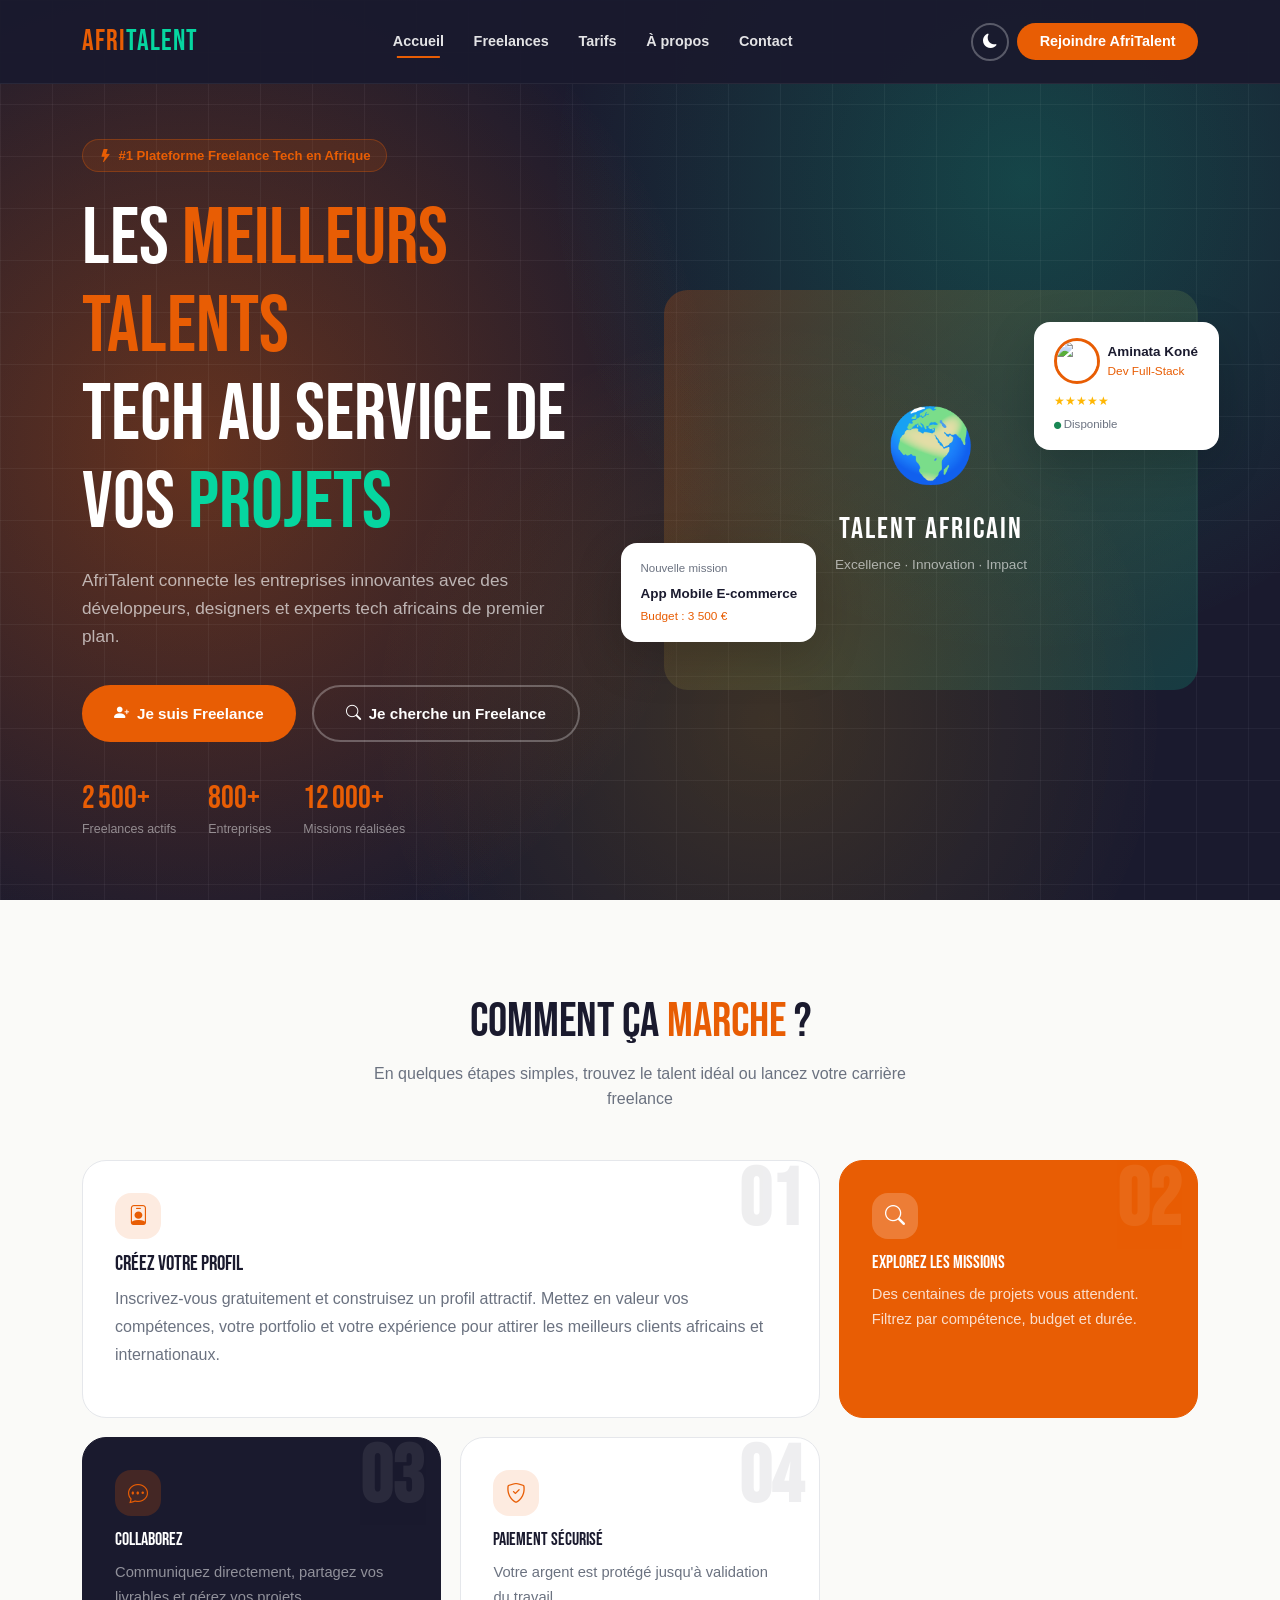
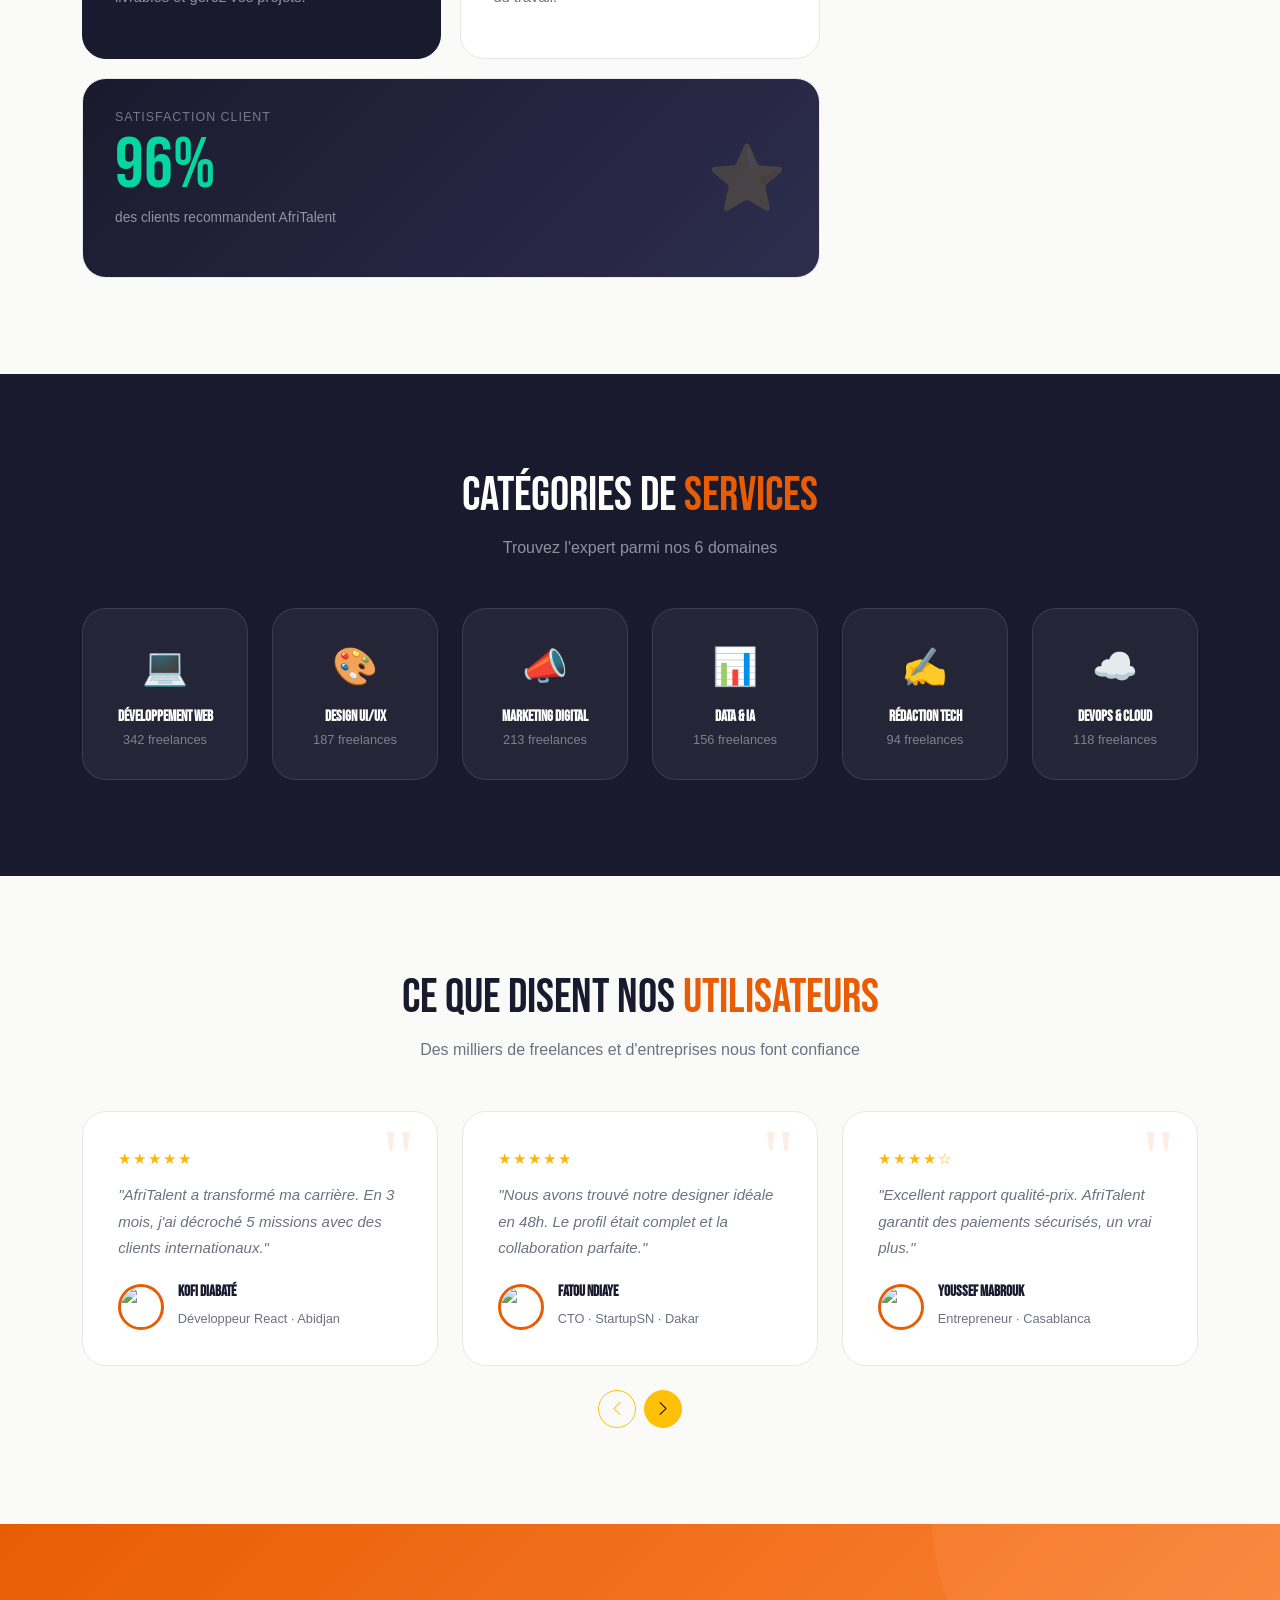
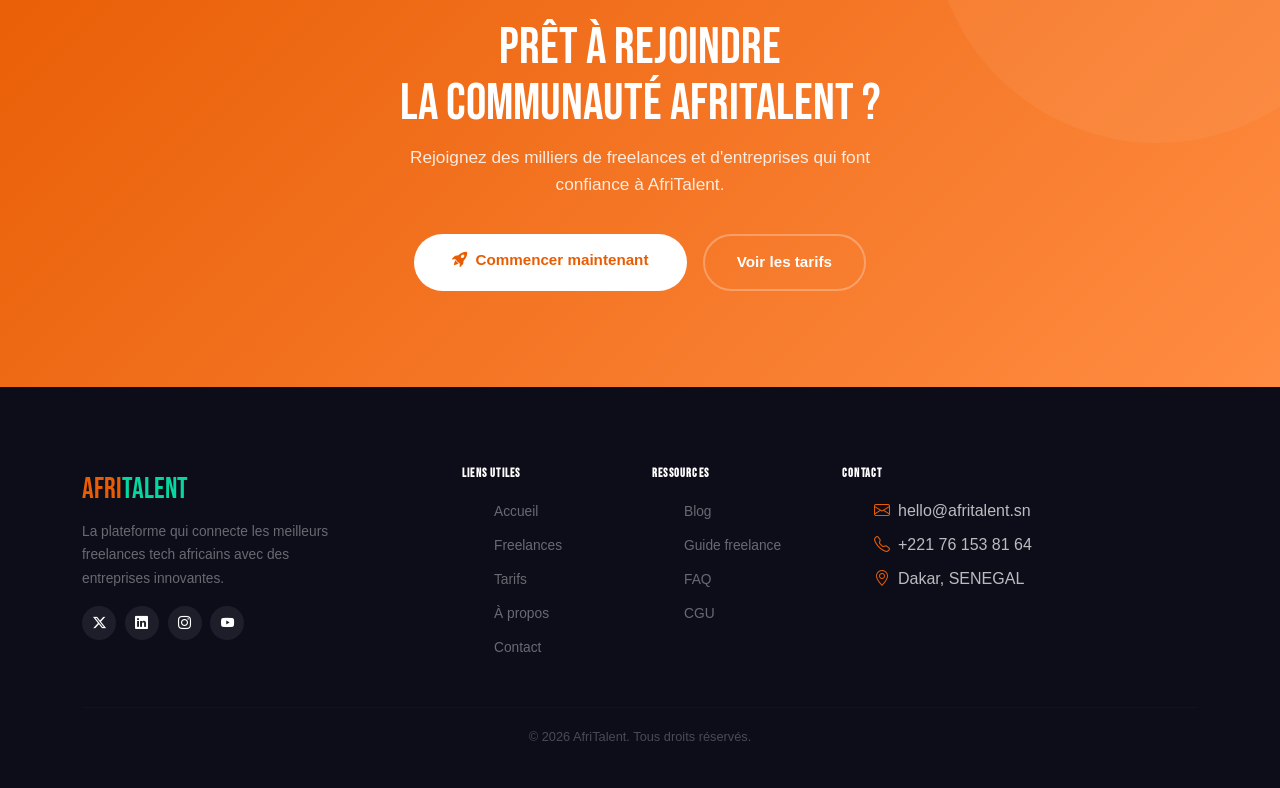
==== commit 75809799: "Déploiement : GitHub Pages activé, README finalisé et présentation PowerPoint ajoutée" ====
--- a/index.html
+++ b/index.html
@@ -13,7 +13,7 @@
   <link href="https://cdn.jsdelivr.net/npm/bootstrap@5.3.0/dist/css/bootstrap.min.css" rel="stylesheet">
   <link href="https://cdn.jsdelivr.net/npm/bootstrap-icons@1.11.0/font/bootstrap-icons.css" rel="stylesheet">
   <link href="https://fonts.googleapis.com/css2?family=Bebas+Neue&family=DM+Sans:wght@400;600;700&display=swap" rel="stylesheet">
-  <link rel="stylesheet" href="css/style.css">
+  <link rel="stylesheet" href="CSS/style.css">
 
   <!-- STYLE CRITIQUE INLINE — garantit le fond sombre même sans internet -->
   <style>
@@ -338,6 +338,6 @@
 <button type="button" id="backToTop" aria-label="Retour en haut"><i class="bi bi-arrow-up"></i></button>
 
 <script src="https://cdn.jsdelivr.net/npm/bootstrap@5.3.0/dist/js/bootstrap.bundle.min.js"></script>
-<script src="js/main.js"></script>
+<script src="JS/main.js"></script>
 </body>
 </html>
--- a/CSS/style.css
+++ b/CSS/style.css
@@ -0,0 +1,878 @@
+/* =============================================
+   AFRITALENT — style.css — VERSION FINALE PROPRE
+   ============================================= */
+
+/* ============================================
+   1. VARIABLES CSS
+   ============================================ */
+:root {
+  --primary:   #E85D04;
+  --secondary: #1A1A2E;
+  --accent:    #06D6A0;
+  --gold:      #FFB703;
+  --bg:        #FAFAF8;
+  --text:      #1A1A2E;
+  --muted:     #6B7280;
+  --card:      #FFFFFF;
+  --border:    #E5E7EB;
+  --red:       #EF4444;
+
+  --font-h:    'Bebas Neue', 'Arial Black', Impact, sans-serif;
+  --font-b:    'DM Sans', 'Segoe UI', Arial, sans-serif;
+
+  --r-sm:   8px;
+  --r-md:   16px;
+  --r-lg:   24px;
+  --r-full: 9999px;
+
+  --sh-sm: 0 2px 8px  rgba(0,0,0,.08);
+  --sh-md: 0 8px 24px rgba(0,0,0,.12);
+  --sh-lg: 0 16px 48px rgba(0,0,0,.18);
+
+  --tr: all .3s cubic-bezier(.4,0,.2,1);
+  --sec: 6rem;
+}
+
+/* ============================================
+   2. DARK MODE
+   ============================================ */
+[data-theme="dark"] {
+  --bg:     #0F0F1A;
+  --text:   #F1F0E8;
+  --muted:  #9CA3AF;
+  --card:   #1E1E30;
+  --border: #2D2D42;
+}
+
+/* ============================================
+   3. RESET
+   ============================================ */
+*, *::before, *::after { margin:0; padding:0; box-sizing:border-box; }
+html  { scroll-behavior:smooth; }
+body  {
+  font-family: var(--font-b);
+  background-color: var(--bg);
+  color: var(--text);
+  line-height: 1.6;
+  overflow-x: hidden;
+  transition: background-color .3s, color .3s;
+}
+img { max-width:100%; display:block; }
+a   { text-decoration:none; color:inherit; }
+ul  { list-style:none; }
+h1,h2,h3,h4,h5 { font-family:var(--font-h); line-height:1.1; }
+h1 { font-size:clamp(2.4rem, 6vw, 4.8rem); }
+h2 { font-size:clamp(1.8rem, 4vw, 3rem); }
+h3 { font-size:clamp(1.2rem, 2vw, 1.6rem); }
+
+/* ============================================
+   4. UTILITAIRES
+   ============================================ */
+.sec     { padding: var(--sec) 0; background-color: var(--bg); }
+.sec-dark{ padding: var(--sec) 0; background-color: #1A1A2E;   }
+[data-theme="dark"] .sec-dark { background-color: #07070F; }
+
+.t-title { font-family:var(--font-h); margin-bottom:.75rem; }
+.t-title span { color:var(--primary); }
+.t-sub   { color:var(--muted); font-size:1rem; max-width:570px; margin:0 auto 3rem; }
+
+/* ============================================
+   5. NAVBAR
+   ============================================ */
+#navbar {
+  position: fixed;
+  top:0; left:0; width:100%;
+  z-index: 1000;
+  padding: .85rem 0;
+  /* Fond sombre dès le départ — PAS transparent */
+  background-color: rgba(26, 26, 46, .95);
+  border-bottom: 1px solid rgba(255,255,255,.06);
+  transition: var(--tr);
+}
+#navbar.scrolled {
+  padding: .5rem 0;
+  background-color: var(--bg);
+  border-bottom: 1px solid var(--border);
+  box-shadow: var(--sh-md);
+}
+[data-theme="dark"] #navbar.scrolled { background-color: #1A1A2E; }
+
+.navbar-brand {
+  font-family: var(--font-h);
+  font-size: 1.8rem;
+  color: var(--primary) !important;
+  letter-spacing: 1px;
+}
+.navbar-brand span { color: var(--accent); }
+
+/* Liens nav */
+.nav-link {
+  font-weight:600; font-size:.9rem;
+  padding:.45rem .8rem !important;
+  color: rgba(255,255,255,.88) !important;
+  transition: var(--tr);
+  position:relative;
+}
+.nav-link::after {
+  content:''; position:absolute;
+  bottom:2px; left:50%; transform:translateX(-50%);
+  width:0; height:2px; background:var(--primary);
+  transition: var(--tr);
+}
+.nav-link:hover::after,
+.nav-link.active::after { width:55%; }
+.nav-link:hover { color:var(--primary) !important; }
+#navbar.scrolled .nav-link { color:var(--text) !important; }
+
+/* Bouton CTA navbar */
+.btn-nav {
+  background: var(--primary); color:#fff !important;
+  border-radius: var(--r-full);
+  padding:.42rem 1.4rem !important;
+  font-weight:700 !important;
+  transition: var(--tr);
+}
+.btn-nav::after { display:none; }
+.btn-nav:hover  { background:var(--gold); color:#1A1A2E !important; transform:translateY(-2px); }
+
+/* Toggle dark mode */
+#darkModeToggle {
+  background:none;
+  border: 2px solid rgba(255,255,255,.28);
+  border-radius:50%;
+  width:38px; height:38px;
+  cursor:pointer; font-size:.9rem;
+  display:flex; align-items:center; justify-content:center;
+  color:#fff; transition:var(--tr);
+}
+#navbar.scrolled #darkModeToggle { border-color:var(--border); color:var(--text); }
+#darkModeToggle:hover { border-color:var(--primary); color:var(--primary); }
+
+/* ============================================
+   6. HERO — index.html
+   Fond FORCÉ sombre, indépendant de tout
+   ============================================ */
+.hero {
+  min-height: 100vh;
+  /* Fond sombre garanti */
+  background-color: #1A1A2E;
+  display: flex;
+  align-items: center;
+  padding-top: 80px;
+  position: relative;
+  overflow: hidden;
+}
+[data-theme="dark"] .hero { background-color: #07070F; }
+
+/* Effets décoratifs DERRIÈRE le contenu */
+.hero::before {
+  content: '';
+  position: absolute; inset:0; z-index:0;
+  background:
+    radial-gradient(circle at 15% 50%, rgba(232,93,4,.2)  0%, transparent 45%),
+    radial-gradient(circle at 80% 20%, rgba(6,214,160,.12) 0%, transparent 38%),
+    radial-gradient(circle at 60% 80%, rgba(255,183,3,.08) 0%, transparent 38%);
+}
+.hero::after {
+  content:'';
+  position:absolute; inset:0; z-index:0;
+  background-image:
+    linear-gradient(rgba(255,255,255,.025) 1px, transparent 1px),
+    linear-gradient(90deg, rgba(255,255,255,.025) 1px, transparent 1px);
+  background-size:52px 52px;
+}
+/* Contenu hero AU-DESSUS des pseudo-éléments */
+.hero > .container { position:relative; z-index:1; }
+
+/* Badge hero */
+.hero-badge {
+  display:inline-flex; align-items:center; gap:.4rem;
+  background:rgba(232,93,4,.14); border:1px solid rgba(232,93,4,.32);
+  color:var(--primary); padding:.32rem 1rem;
+  border-radius:var(--r-full); font-size:.82rem; font-weight:700;
+  margin-bottom:1.4rem;
+}
+/* Texte hero */
+.hero-h1  { color:#fff; margin-bottom:1.3rem; }
+.hero-h1 .hl  { color:var(--primary); }
+.hero-h1 .hl2 { color:var(--accent);  }
+.hero-p   { color:rgba(255,255,255,.65); font-size:1.08rem; max-width:500px; margin-bottom:2.2rem; }
+.hero-stats { display:flex; gap:2rem; flex-wrap:wrap; margin-top:2.6rem; }
+.s-num {
+  font-family:var(--font-h); font-size:2rem; color:var(--primary);
+  display:block; line-height:1;
+}
+.s-lbl { color:rgba(255,255,255,.48); font-size:.78rem; }
+
+/* Boutons hero */
+.btn-orange {
+  background:var(--primary); color:#fff; border:none;
+  padding:.88rem 2rem; border-radius:var(--r-full);
+  font-weight:700; font-size:.95rem; cursor:pointer;
+  display:inline-flex; align-items:center; gap:.5rem;
+  transition:var(--tr); text-decoration:none;
+}
+.btn-orange:hover { background:#FF7A2B; transform:translateY(-3px); color:#fff; box-shadow:0 10px 28px rgba(232,93,4,.35); }
+
+.btn-ghost {
+  background:transparent; color:#fff;
+  border:2px solid rgba(255,255,255,.28);
+  padding:.88rem 2rem; border-radius:var(--r-full);
+  font-weight:600; font-size:.95rem; cursor:pointer;
+  display:inline-flex; align-items:center; gap:.5rem;
+  transition:var(--tr); text-decoration:none;
+}
+.btn-ghost:hover { border-color:var(--accent); color:var(--accent); transform:translateY(-3px); }
+
+/* Visuel hero */
+.hero-visual { position:relative; }
+.hero-float {
+  background:var(--card); border-radius:var(--r-md);
+  padding:1rem 1.2rem; box-shadow:var(--sh-lg);
+  position:absolute; z-index:3;
+}
+.hero-float.f1 { top:8%; right:-4%; min-width:185px; animation:float 3s ease-in-out infinite; }
+.hero-float.f2 { bottom:12%; left:-8%; min-width:168px; animation:float 3s ease-in-out infinite 1.5s; }
+.hero-img {
+  border-radius:var(--r-lg); overflow:hidden;
+  background:linear-gradient(135deg,rgba(232,93,4,.25),rgba(6,214,160,.18));
+  height:400px; display:flex; align-items:center; justify-content:center;
+}
+
+/* ============================================
+   7. PAGE HEADER (pages internes)
+   ============================================ */
+.page-hdr {
+  background-color: #1A1A2E;
+  padding:9rem 0 4rem;
+  position:relative; overflow:hidden;
+}
+[data-theme="dark"] .page-hdr { background-color:#07070F; }
+.page-hdr::before {
+  content:''; position:absolute; inset:0;
+  background:radial-gradient(circle at 70% 50%,rgba(232,93,4,.15) 0%,transparent 58%);
+}
+.page-hdr > .container { position:relative; z-index:1; }
+.page-hdr-h { color:#fff; }
+.page-hdr-h span { color:var(--primary); }
+.page-hdr-p { color:rgba(255,255,255,.58); font-size:1.02rem; max-width:500px; margin:.7rem auto 0; }
+
+/* ============================================
+   8. BENTO GRID — Comment ça marche
+   ============================================ */
+.bento {
+  display:grid; grid-template-columns:repeat(3,1fr); gap:1.2rem;
+}
+.b-card {
+  background:var(--card); border:1px solid var(--border);
+  border-radius:var(--r-lg); padding:2rem;
+  position:relative; overflow:hidden; transition:var(--tr);
+}
+.b-card:hover { transform:translateY(-4px); box-shadow:var(--sh-lg); border-color:var(--primary); }
+.b-card.span2      { grid-column:span 2; }
+.b-card.c-orange   { background:var(--primary); color:#fff; border-color:var(--primary); }
+.b-card.c-dark     { background:#1A1A2E; color:#fff; border-color:#1A1A2E; }
+[data-theme="dark"] .b-card.c-dark { background:#252535; }
+.b-card.c-dark-grad { background:linear-gradient(135deg,#1A1A2E,#2D2D4E); color:#fff; }
+
+.b-num {
+  font-family:var(--font-h); font-size:5rem; font-weight:900;
+  opacity:.07; position:absolute; top:0; right:1rem; line-height:1;
+}
+.b-icon {
+  width:46px; height:46px; border-radius:var(--r-md);
+  background:rgba(232,93,4,.12);
+  display:flex; align-items:center; justify-content:center;
+  font-size:1.25rem; margin-bottom:.85rem;
+}
+.b-card.c-orange .b-icon   { background:rgba(255,255,255,.2); }
+.b-card.c-dark .b-icon     { background:rgba(232,93,4,.2); }
+
+/* ============================================
+   9. CATÉGORIES
+   ============================================ */
+.cat-card {
+  background:rgba(255,255,255,.05);
+  border:1px solid rgba(255,255,255,.1);
+  border-radius:var(--r-lg); padding:1.8rem 1.2rem;
+  text-align:center; color:#fff; cursor:pointer;
+  transition:var(--tr); height:100%;
+}
+.cat-card:hover {
+  background:rgba(232,93,4,.16); border-color:var(--primary);
+  transform:translateY(-7px); box-shadow:0 18px 38px rgba(232,93,4,.2);
+}
+.cat-icon { font-size:2.3rem; display:block; margin-bottom:.75rem; transition:var(--tr); }
+.cat-card:hover .cat-icon { transform:scale(1.18); }
+.cat-name  { font-weight:700; font-size:.94rem; margin-bottom:.28rem; }
+.cat-count { color:rgba(255,255,255,.42); font-size:.8rem; }
+
+/* ============================================
+   10. TÉMOIGNAGES
+   ============================================ */
+.testi {
+  background:var(--card); border:1px solid var(--border);
+  border-radius:var(--r-lg); padding:2.2rem; height:100%; position:relative;
+}
+.testi::before {
+  content:'"'; position:absolute; top:.4rem; right:1.4rem;
+  font-size:5rem; font-family:serif; color:var(--primary); opacity:.1; line-height:1;
+}
+.testi-stars { color:var(--gold); letter-spacing:2px; margin-bottom:.7rem; font-size:.95rem; }
+.testi-txt   { color:var(--muted); font-style:italic; line-height:1.75; margin-bottom:1.4rem; font-size:.94rem; }
+.testi-auth  { display:flex; align-items:center; gap:.85rem; }
+.testi-name  { font-weight:700; font-size:.95rem; }
+.testi-role  { font-size:.8rem; color:var(--muted); }
+
+/* ============================================
+   11. CTA SECTION
+   ============================================ */
+.cta-sec {
+  background:linear-gradient(135deg,#E85D04 0%,#FF8C42 100%);
+  padding:var(--sec) 0; position:relative; overflow:hidden;
+}
+.cta-sec::after {
+  content:''; position:absolute; top:-50%; right:-8%;
+  width:450px; height:450px; background:rgba(255,255,255,.05); border-radius:50%;
+}
+.cta-sec > .container { position:relative; z-index:1; }
+.cta-h   { color:#fff; font-size:clamp(2rem,4vw,3.4rem); margin-bottom:.7rem; }
+.cta-p   { color:rgba(255,255,255,.85); font-size:1.08rem; margin-bottom:2.2rem; max-width:500px; }
+.btn-white {
+  background:#fff; color:var(--primary); border:none;
+  padding:.88rem 2.4rem; border-radius:var(--r-full);
+  font-weight:700; cursor:pointer; transition:var(--tr);
+  display:inline-block; text-decoration:none; font-size:.95rem;
+}
+.btn-white:hover { transform:translateY(-3px); box-shadow:0 10px 28px rgba(0,0,0,.18); color:var(--primary); }
+
+/* ============================================
+   12. FOOTER
+   ============================================ */
+footer {
+  background-color: #0D0D1A;
+  color:rgba(255,255,255,.72); padding:5rem 0 1.5rem;
+}
+[data-theme="dark"] footer { background-color:#030308; }
+.ft-logo { font-family:var(--font-h); font-size:1.8rem; color:var(--primary); }
+.ft-logo span { color:var(--accent); }
+.ft-desc { color:rgba(255,255,255,.38); font-size:.86rem; max-width:255px; line-height:1.7; margin-top:.45rem; }
+.ft-h    { color:#fff; font-weight:700; font-size:.78rem; text-transform:uppercase; letter-spacing:1.2px; margin-bottom:1.1rem; }
+.ft-links li   { margin-bottom:.52rem; }
+.ft-links a    { color:rgba(255,255,255,.38); font-size:.86rem; transition:var(--tr); }
+.ft-links a:hover { color:var(--primary); padding-left:4px; }
+.ft-social { display:flex; gap:.55rem; margin-top:.85rem; }
+.ft-social a {
+  width:34px; height:34px; border-radius:50%;
+  background:rgba(255,255,255,.07);
+  display:flex; align-items:center; justify-content:center;
+  color:#fff; font-size:.82rem; transition:var(--tr);
+}
+.ft-social a:hover { background:var(--primary); transform:translateY(-3px); }
+.ft-hr   { border-color:rgba(255,255,255,.07); margin:2rem 0 1.2rem; }
+.ft-copy { color:rgba(255,255,255,.25); font-size:.8rem; }
+
+/* ============================================
+   13. FILTRES (freelances.html)
+   ============================================ */
+.filter-bar {
+  background:var(--card); border:1px solid var(--border);
+  border-radius:var(--r-lg); padding:1.2rem 1.5rem; margin-bottom:2.4rem;
+  display:flex; gap:.55rem; flex-wrap:wrap; align-items:center;
+  box-shadow:var(--sh-sm);
+}
+.f-btn {
+  background:var(--bg); border:2px solid var(--border);
+  color:var(--text); padding:.4rem 1.15rem; border-radius:var(--r-full);
+  font-size:.82rem; font-weight:600; cursor:pointer;
+  font-family:var(--font-b); transition:var(--tr);
+}
+.f-btn:hover, .f-btn.active {
+  background:var(--primary); border-color:var(--primary); color:#fff;
+}
+.f-sel {
+  margin-left:auto; border:2px solid var(--border);
+  border-radius:var(--r-full); padding:.4rem 1.15rem;
+  background:var(--bg); color:var(--text);
+  font-family:var(--font-b); font-size:.82rem; cursor:pointer; outline:none;
+  transition:var(--tr);
+}
+.f-sel:focus { border-color:var(--primary); }
+
+/* ============================================
+   14. FREELANCE CARDS (freelances.html)
+   ============================================ */
+.fc {
+  background:var(--card); border:1px solid var(--border);
+  border-radius:var(--r-lg); overflow:hidden;
+  transition:var(--tr); height:100%;
+}
+.fc:hover { transform:translateY(-7px); box-shadow:var(--sh-lg); border-color:var(--primary); }
+.fc-top {
+  background:linear-gradient(135deg,#1A1A2E,#2D2D4E);
+  padding:1.8rem; text-align:center; position:relative;
+}
+[data-theme="dark"] .fc-top { background:linear-gradient(135deg,#12121F,#252545); }
+.fc-badge {
+  position:absolute; top:.85rem; right:.85rem;
+  background:var(--accent); color:#fff;
+  font-size:.66rem; font-weight:700; padding:.16rem .58rem;
+  border-radius:var(--r-full); text-transform:uppercase; letter-spacing:.4px;
+}
+.fc-name  { color:#fff; font-size:1.08rem; font-weight:700; margin-bottom:.18rem; }
+.fc-job   { color:var(--primary); font-size:.82rem; font-weight:600; }
+.fc-body  { padding:1.35rem; }
+.fc-bio   { color:var(--muted); font-size:.84rem; line-height:1.62; margin-bottom:.85rem; }
+.fc-meta  { display:flex; justify-content:space-between; align-items:center; margin-bottom:.85rem; }
+.fc-rate  { font-weight:700; font-size:1.02rem; color:var(--primary); }
+.fc-stars { color:var(--gold); font-size:.76rem; }
+.btn-see  {
+  display:block; width:100%; background:var(--primary); color:#fff;
+  border:none; border-radius:var(--r-md); padding:.68rem;
+  font-weight:600; font-size:.86rem; cursor:pointer; text-align:center;
+  font-family:var(--font-b); transition:var(--tr); text-decoration:none;
+}
+.btn-see:hover { background:#FF7A2B; transform:translateY(-2px); color:#fff; }
+
+/* ============================================
+   15. TARIFS (tarifs.html)
+   ============================================ */
+.price-card {
+  background:var(--card); border:2px solid var(--border);
+  border-radius:var(--r-lg); padding:2.3rem;
+  display:flex; flex-direction:column; height:100%;
+  position:relative; transition:var(--tr);
+}
+.price-card:hover { transform:translateY(-5px); box-shadow:var(--sh-lg); }
+.price-card.pop   { border-color:var(--primary); transform:scale(1.04); }
+.price-card.pop:hover { transform:scale(1.04) translateY(-5px); }
+
+.price-badge {
+  position:absolute; top:-13px; left:50%; transform:translateX(-50%);
+  background:var(--primary); color:#fff;
+  padding:.26rem 1.2rem; border-radius:var(--r-full);
+  font-size:.76rem; font-weight:700; white-space:nowrap;
+}
+.price-plan { font-size:.88rem; font-weight:700; color:var(--muted); text-transform:uppercase; letter-spacing:1px; margin-bottom:.35rem; }
+.price-amt  { font-family:var(--font-h); font-size:3.6rem; line-height:1; color:var(--text); margin-bottom:.18rem; }
+.price-amt span { font-size:.96rem; color:var(--muted); font-family:var(--font-b); font-weight:400; }
+.price-desc { color:var(--muted); font-size:.86rem; margin-bottom:1.3rem; }
+.price-feats { flex:1; margin-bottom:1.5rem; }
+.price-feats li {
+  padding:.42rem 0; border-bottom:1px solid var(--border);
+  display:flex; align-items:center; gap:.65rem; font-size:.9rem;
+}
+.price-feats li .bi-check-circle-fill { color:var(--accent); font-size:.86rem; flex-shrink:0; }
+.price-feats li .bi-x-circle-fill     { color:var(--red);   font-size:.86rem; flex-shrink:0; }
+.price-feats li.off { color:var(--muted); opacity:.58; }
+.btn-plan {
+  display:block; width:100%; padding:.88rem; border-radius:var(--r-md);
+  border:2px solid var(--primary); color:var(--primary); background:transparent;
+  font-weight:700; font-size:.95rem; cursor:pointer; text-align:center;
+  font-family:var(--font-b); transition:var(--tr); text-decoration:none;
+}
+.btn-plan:hover,
+.price-card.pop .btn-plan { background:var(--primary); color:#fff; }
+
+/* FAQ */
+.accordion-button {
+  background:var(--card) !important; color:var(--text) !important;
+  font-weight:600; box-shadow:none !important;
+}
+.accordion-button:not(.collapsed) { color:var(--primary) !important; }
+.accordion-item {
+  background:var(--card) !important; border:1px solid var(--border) !important;
+  border-radius:var(--r-md) !important; overflow:hidden; margin-bottom:.65rem;
+}
+.accordion-body { background:var(--card); color:var(--muted); line-height:1.8; }
+
+/* ============================================
+   16. ABOUT (about.html)
+   ============================================ */
+/* Valeurs */
+.val-card { text-align:center; padding:2rem 1.4rem; color:#fff; }
+.val-icon {
+  width:66px; height:66px; border-radius:var(--r-lg);
+  background:rgba(232,93,4,.14); border:1px solid rgba(232,93,4,.28);
+  display:flex; align-items:center; justify-content:center;
+  font-size:1.7rem; margin:0 auto 1.35rem; transition:var(--tr);
+}
+.val-card:hover .val-icon { background:var(--primary); transform:scale(1.1); }
+.val-h { font-size:1.2rem; margin-bottom:.55rem; }
+.val-p { color:rgba(255,255,255,.52); font-size:.86rem; line-height:1.68; }
+
+/* Équipe */
+.team-card {
+  background:var(--card); border:1px solid var(--border);
+  border-radius:var(--r-lg); overflow:hidden; text-align:center;
+  transition:var(--tr);
+}
+.team-card:hover { transform:translateY(-7px); box-shadow:var(--sh-lg); border-color:var(--primary); }
+.team-top  { background:linear-gradient(135deg,#1A1A2E,#2D2D4E); padding:1.8rem; }
+[data-theme="dark"] .team-top { background:linear-gradient(135deg,#12121F,#252545); }
+.team-body { padding:1.35rem; }
+.team-name { font-weight:700; font-size:1.08rem; margin-bottom:.18rem; }
+.team-role { color:var(--primary); font-size:.82rem; font-weight:600; margin-bottom:.85rem; }
+.team-bio  { color:var(--muted); font-size:.82rem; line-height:1.58; margin-bottom:.95rem; }
+.team-soc  { display:flex; gap:.45rem; justify-content:center; }
+.team-soc a {
+  width:31px; height:31px; border-radius:50%;
+  background:var(--bg); color:var(--muted); font-size:.8rem;
+  display:flex; align-items:center; justify-content:center;
+  transition:var(--tr);
+}
+.team-soc a:hover { background:var(--primary); color:#fff; }
+
+/* Chiffres clés */
+.kn-grid {
+  display:grid; grid-template-columns:repeat(4,1fr); gap:1.2rem;
+}
+.kn-card {
+  background:var(--card); border:1px solid var(--border);
+  border-radius:var(--r-lg); padding:1.8rem; text-align:center;
+  transition:var(--tr);
+}
+.kn-card:hover { transform:translateY(-4px); box-shadow:var(--sh-md); }
+.kn-card:first-child {
+  background:var(--primary); border-color:var(--primary); grid-column:span 2;
+}
+.kn-num {
+  font-family:var(--font-h); font-size:2.7rem; color:var(--primary);
+  line-height:1; display:block;
+}
+.kn-card:first-child .kn-num { color:#fff; font-size:3.4rem; }
+.kn-lbl { color:var(--muted); font-size:.86rem; margin-top:.38rem; }
+.kn-card:first-child .kn-lbl { color:rgba(255,255,255,.78); }
+
+/* ============================================
+   17. CONTACT (contact.html)
+   ============================================ */
+.cf-box {
+  background:var(--card); border:1px solid var(--border);
+  border-radius:var(--r-lg); padding:2.4rem; box-shadow:var(--sh-md);
+}
+.form-label { font-weight:600; font-size:.86rem; margin-bottom:.32rem; }
+.form-control,
+.form-select {
+  background:var(--bg)   !important;
+  border:2px solid var(--border) !important;
+  color:var(--text)      !important;
+  border-radius:var(--r-md) !important;
+  padding:.7rem 1rem     !important;
+  font-family:var(--font-b) !important;
+  font-size:.92rem       !important;
+  transition:var(--tr)   !important;
+}
+.form-control:focus,
+.form-select:focus {
+  border-color:var(--primary) !important;
+  box-shadow:0 0 0 3px rgba(232,93,4,.14) !important;
+  outline:none !important;
+}
+.form-control.is-invalid,
+.form-select.is-invalid  { border-color:var(--red)   !important; }
+.form-control.is-valid   { border-color:var(--accent) !important; }
+.form-control::placeholder { color:var(--muted) !important; opacity:.65; }
+.invalid-feedback { display:none; font-size:.78rem; color:var(--red); margin-top:.22rem; }
+.form-control.is-invalid ~ .invalid-feedback,
+.form-select.is-invalid  ~ .invalid-feedback { display:block; }
+
+.success-msg {
+  display:none; background:rgba(6,214,160,.1); border:1px solid var(--accent);
+  border-radius:var(--r-md); padding:2rem; text-align:center; color:var(--accent);
+}
+.success-msg.show { display:block; }
+
+.btn-send {
+  width:100%; background:var(--primary); color:#fff; border:none;
+  padding:.92rem; border-radius:var(--r-full); font-weight:700; font-size:.95rem;
+  cursor:pointer; font-family:var(--font-b); transition:var(--tr);
+}
+.btn-send:hover { background:#FF7A2B; transform:translateY(-2px); box-shadow:var(--sh-md); }
+
+.ci-box {
+  background:#1A1A2E; border-radius:var(--r-lg); padding:2.4rem; color:#fff; height:100%;
+}
+[data-theme="dark"] .ci-box { background:#1E1E30; }
+.ci-item { display:flex; gap:.85rem; align-items:flex-start; margin-bottom:1.5rem; }
+.ci-ico  {
+  width:40px; height:40px; flex-shrink:0;
+  background:rgba(232,93,4,.14); border-radius:var(--r-md);
+  display:flex; align-items:center; justify-content:center; color:var(--primary);
+}
+.ci-lbl  { font-size:.74rem; color:rgba(255,255,255,.42); text-transform:uppercase; letter-spacing:1px; }
+.ci-val  { font-weight:600; margin-top:.1rem; font-size:.95rem; }
+.map-wrap { border-radius:var(--r-md); overflow:hidden; height:210px; margin-top:1.7rem; }
+.map-wrap iframe { width:100%; height:100%; border:none; }
+
+/* ============================================
+   18. AVATARS / PHOTOS
+   ============================================ */
+.ava {
+  border-radius:50%;
+  display:flex; align-items:center; justify-content:center;
+  font-family:var(--font-h); font-weight:700; color:#fff;
+  flex-shrink:0; object-fit:cover;
+  border:3px solid var(--primary);
+}
+.ava-sm { width:46px;  height:46px;  font-size:1rem;  }
+.ava-md { width:70px;  height:70px;  font-size:1.5rem; display:block; margin:0 auto .65rem; }
+.ava-lg { width:86px;  height:86px;  font-size:1.9rem; display:block; margin:0 auto .65rem; }
+
+/* ============================================
+   19. MODAL
+   ============================================ */
+.modal-content {
+  background:var(--card); color:var(--text);
+  border-radius:var(--r-lg); border:1px solid var(--border);
+}
+.modal-header, .modal-footer { border-color:var(--border); }
+[data-theme="dark"] .btn-close { filter:invert(1); }
+
+/* ============================================
+   20. BACK TO TOP
+   ============================================ */
+#backToTop {
+  position:fixed; bottom:1.7rem; right:1.7rem; z-index:999;
+  width:44px; height:44px; border-radius:50%;
+  background:var(--primary); color:#fff; border:none; cursor:pointer;
+  display:flex; align-items:center; justify-content:center; font-size:1rem;
+  box-shadow:var(--sh-md); opacity:0; visibility:hidden;
+  transform:translateY(10px); transition:var(--tr);
+}
+#backToTop.show { opacity:1; visibility:visible; transform:translateY(0); }
+#backToTop:hover { background:#FF7A2B; transform:translateY(-3px); }
+
+/* ============================================
+   21. FADE-IN SCROLL
+   ============================================ */
+/* Par défaut visible — JS ajoute .js-loaded au body pour activer les animations */
+.fi {
+  opacity:1;
+  transform:none;
+}
+/* Quand JS est chargé, on active les animations fade-in */
+.js-loaded .fi {
+  opacity:0;
+  transform:translateY(26px);
+  transition:opacity .65s ease, transform .65s ease;
+}
+.js-loaded .fi.visible {
+  opacity:1;
+  transform:translateY(0);
+}
+.fi:nth-child(2) { transition-delay:.1s; }
+.fi:nth-child(3) { transition-delay:.2s; }
+.fi:nth-child(4) { transition-delay:.3s; }
+.fi:nth-child(5) { transition-delay:.4s; }
+.fi:nth-child(6) { transition-delay:.5s; }
+
+/* ============================================
+   22. KEYFRAMES
+   ============================================ */
+@keyframes float {
+  0%,100% { transform:translateY(0);    }
+  50%      { transform:translateY(-11px); }
+}
+
+/* ============================================
+   23. RESPONSIVE — Tablet ≤992px
+   ============================================ */
+@media (max-width:992px) {
+  .bento { grid-template-columns:repeat(2,1fr); }
+  .b-card.span2 { grid-column:span 2; }
+  .kn-grid { grid-template-columns:repeat(2,1fr); }
+  .kn-card:first-child { grid-column:span 2; }
+  .hero-visual { display:none !important; }
+  .hero, .hero > .container { text-align:center; }
+  .hero-p   { margin-inline:auto; }
+  .hero-stats { justify-content:center; }
+  .d-hero-btns { justify-content:center; }
+  .price-card.pop { transform:scale(1); }
+  .price-card.pop:hover { transform:translateY(-5px); }
+}
+
+/* ============================================
+   24. RESPONSIVE — Mobile ≤576px
+   ============================================ */
+@media (max-width:576px) {
+  :root { --sec:4rem; }
+  .bento { grid-template-columns:1fr; }
+  .b-card.span2 { grid-column:span 1; }
+  .filter-bar { justify-content:center; }
+  .f-sel  { margin-left:0; width:100%; }
+  .cf-box { padding:1.4rem; }
+  h1 { font-size:2.1rem; }
+  h2 { font-size:1.75rem; }
+  .btn-orange, .btn-ghost { width:100%; justify-content:center; }
+}
+
+
+/* ============================================
+   COMMIT 5 — RESPONSIVE DESIGN
+   CSS : responsive design mobile et tablette, media queries
+   ============================================ */
+
+/* ============================================
+   DESKTOP LARGE (≥1200px)
+   ============================================ */
+@media (min-width: 1200px) {
+  .container { max-width: 1140px; }
+
+  /* Hero — disposition asymétrique pleine largeur */
+  .hero-h1 { font-size: 5rem; }
+  .bento   { grid-template-columns: repeat(3, 1fr); }
+  .kn-grid { grid-template-columns: repeat(4, 1fr); }
+}
+
+/* ============================================
+   TABLETTE (≤992px / col-md Bootstrap)
+   768px — col-md-6 activé
+   ============================================ */
+@media (max-width: 992px) {
+
+  /* Navbar — menu hamburger */
+  #navbar .navbar-collapse {
+    background-color: rgba(26, 26, 46, .98);
+    padding: 1rem 1.5rem;
+    border-radius: 0 0 var(--r-md) var(--r-md);
+    margin-top: .5rem;
+  }
+  #navbar.scrolled .navbar-collapse {
+    background-color: var(--bg);
+    border: 1px solid var(--border);
+  }
+  .nav-link { color: rgba(255,255,255,.88) !important; }
+  #navbar.scrolled .nav-link { color: var(--text) !important; }
+  #darkModeToggle { margin: .5rem 0; }
+
+  /* Hero — centré sur tablette */
+  .hero > .container { text-align: center; }
+  .hero-h1 { font-size: clamp(2.2rem, 5vw, 3.5rem); }
+  .hero-p  { margin-inline: auto; }
+  .hero-stats { justify-content: center; }
+  .d-flex.gap-3 { justify-content: center; }
+
+  /* Masquer le visuel hero sur tablette */
+  .hero-visual { display: none !important; }
+
+  /* Bento Grid — 2 colonnes sur tablette */
+  .bento { grid-template-columns: repeat(2, 1fr); }
+  .b-card.span2 { grid-column: span 2; }
+
+  /* Catégories — 3 colonnes sur tablette (col-md-4) */
+  /* Bootstrap gère via col-md-4 */
+
+  /* Tarifs — plan populaire sans zoom sur tablette */
+  .price-card.pop { transform: scale(1); }
+  .price-card.pop:hover { transform: translateY(-5px); }
+
+  /* Chiffres clés — 2 colonnes */
+  .kn-grid { grid-template-columns: repeat(2, 1fr); }
+  .kn-card:first-child { grid-column: span 2; }
+
+  /* Contact — colonne unique */
+  .ci-box { margin-top: 2rem; }
+}
+
+/* ============================================
+   MOBILE (≤768px / col-sm Bootstrap)
+   375px — col-12 activé
+   ============================================ */
+@media (max-width: 768px) {
+
+  /* Sections — espacement réduit */
+  :root { --sec: 4rem; }
+
+  /* Navbar mobile */
+  .navbar-brand { font-size: 1.5rem; }
+  #navbar { padding: .7rem 0; }
+
+  /* Hero mobile */
+  .hero { padding-top: 70px; min-height: 100svh; }
+  .hero-h1 { font-size: 2.4rem; letter-spacing: -.5px; }
+  .hero-p  { font-size: 1rem; }
+  .hero-badge { font-size: .75rem; }
+  .hero-stats { gap: 1.5rem; }
+  .s-num { font-size: 1.75rem; }
+
+  /* Boutons hero — pleine largeur */
+  .btn-orange,
+  .btn-ghost {
+    width: 100%;
+    justify-content: center;
+  }
+
+  /* Page header */
+  .page-hdr { padding: 7rem 0 3rem; }
+
+  /* Bento Grid — 1 colonne sur mobile */
+  .bento { grid-template-columns: 1fr; gap: 1rem; }
+  .b-card.span2 { grid-column: span 1; }
+  .b-card { padding: 1.5rem; }
+
+  /* Catégories — 2 colonnes sur mobile (col-6) */
+  /* Bootstrap gère via col-6 */
+  .cat-card { padding: 1.4rem 1rem; }
+  .cat-icon { font-size: 2rem; }
+
+  /* Témoignages — 1 colonne */
+  .testi { padding: 1.5rem; }
+
+  /* Filtres — empilés */
+  .filter-bar {
+    flex-direction: column;
+    align-items: stretch;
+  }
+  .f-btn  { text-align: center; }
+  .f-sel  { margin-left: 0; width: 100%; }
+
+  /* Freelance cards — 1 colonne (col-12) */
+  /* Bootstrap gère via col-md-6 */
+
+  /* Tarifs */
+  .price-card { padding: 1.8rem; }
+  .price-amt  { font-size: 3rem; }
+
+  /* About — équipe */
+  .team-card { max-width: 320px; margin-inline: auto; }
+
+  /* Chiffres clés — 2 colonnes */
+  .kn-grid { grid-template-columns: repeat(2, 1fr); gap: 1rem; }
+  .kn-card:first-child { grid-column: span 2; }
+  .kn-card { padding: 1.4rem; }
+  .kn-num  { font-size: 2.2rem; }
+  .kn-card:first-child .kn-num { font-size: 2.8rem; }
+
+  /* Contact */
+  .cf-box { padding: 1.5rem; }
+  .ci-box { padding: 1.5rem; }
+  .map-wrap { height: 180px; }
+
+  /* Footer */
+  footer { padding: 3.5rem 0 1.2rem; }
+  .ft-logo { font-size: 1.5rem; }
+}
+
+/* ============================================
+   MOBILE PETIT (≤375px)
+   ============================================ */
+@media (max-width: 375px) {
+
+  .hero-h1 { font-size: 2rem; }
+  .hero-stats { gap: 1rem; }
+  .s-num { font-size: 1.5rem; }
+
+  h2 { font-size: 1.6rem; }
+
+  .bento { gap: .75rem; }
+  .b-card { padding: 1.25rem; }
+
+  .kn-grid { grid-template-columns: 1fr 1fr; gap: .75rem; }
+  .kn-card { padding: 1.1rem; }
+
+  .price-card { padding: 1.5rem; }
+  .price-amt  { font-size: 2.6rem; }
+
+  .cf-box { padding: 1.2rem; }
+}
